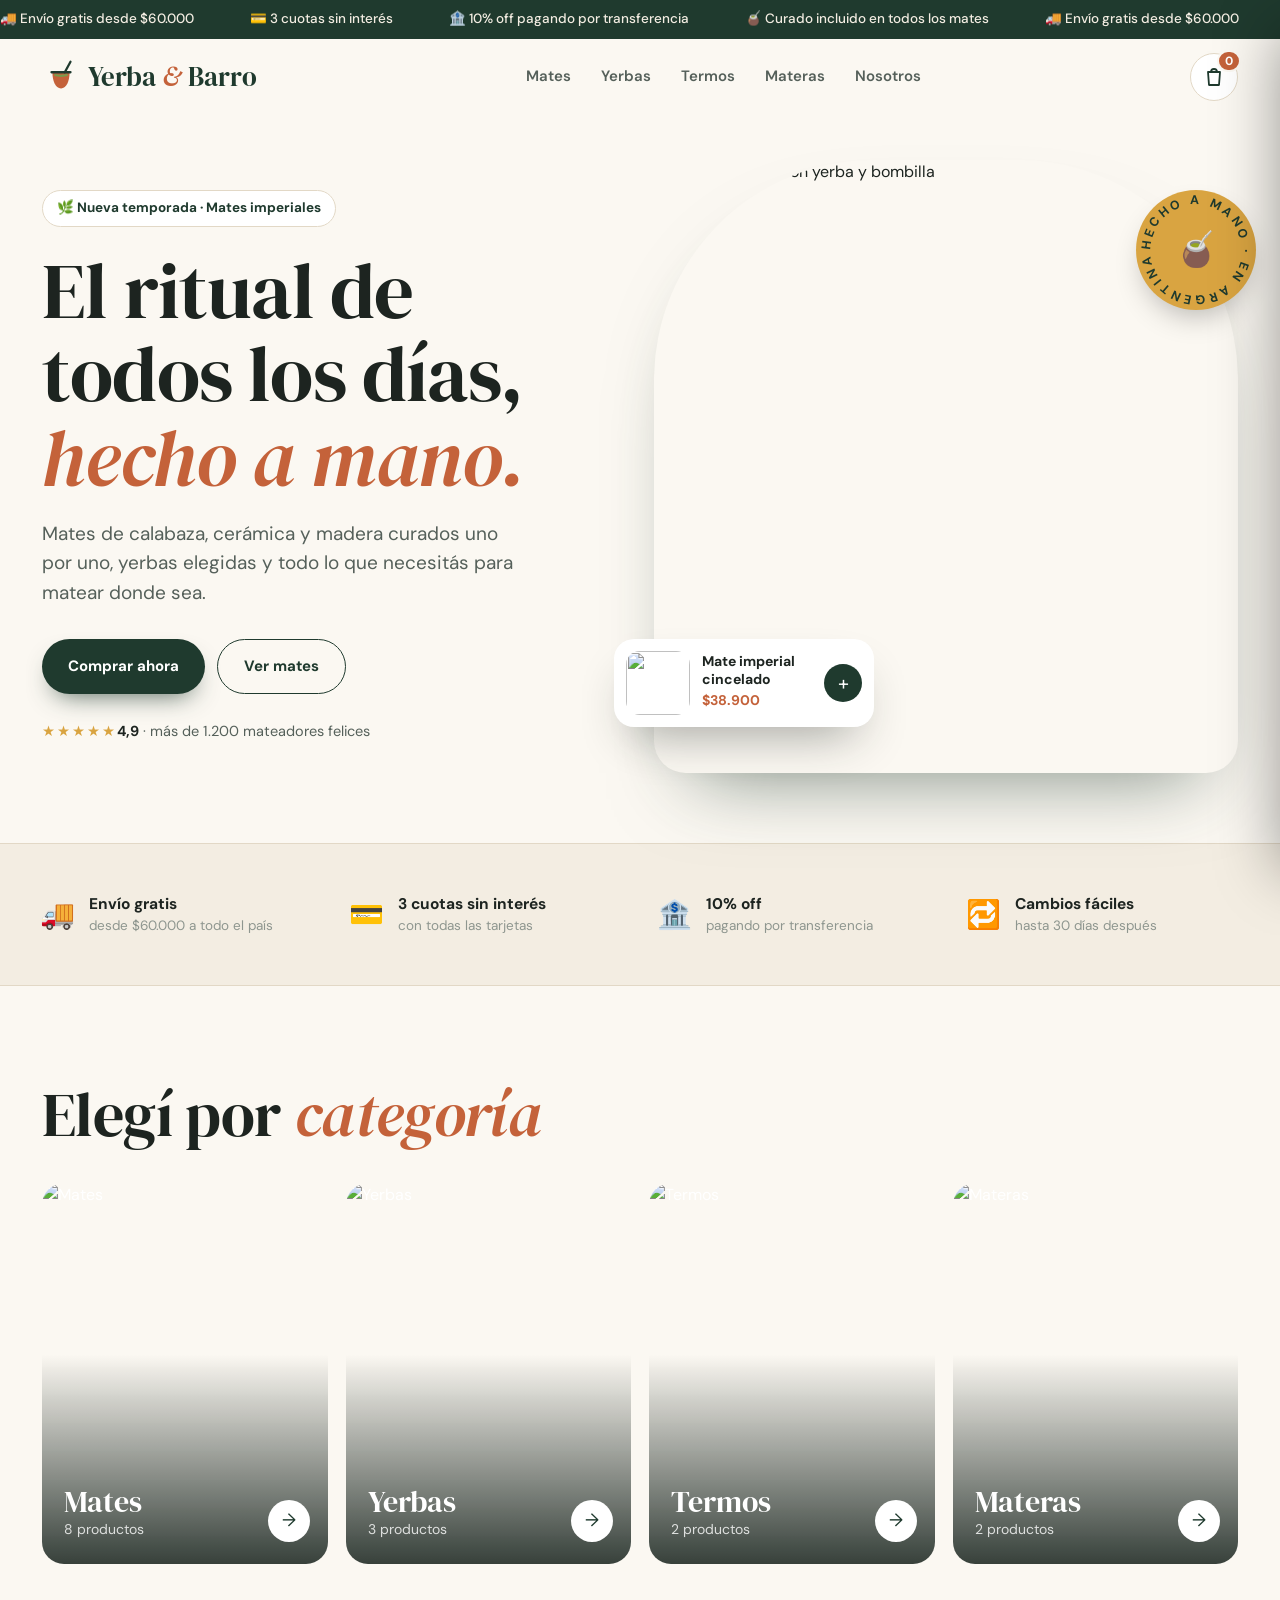
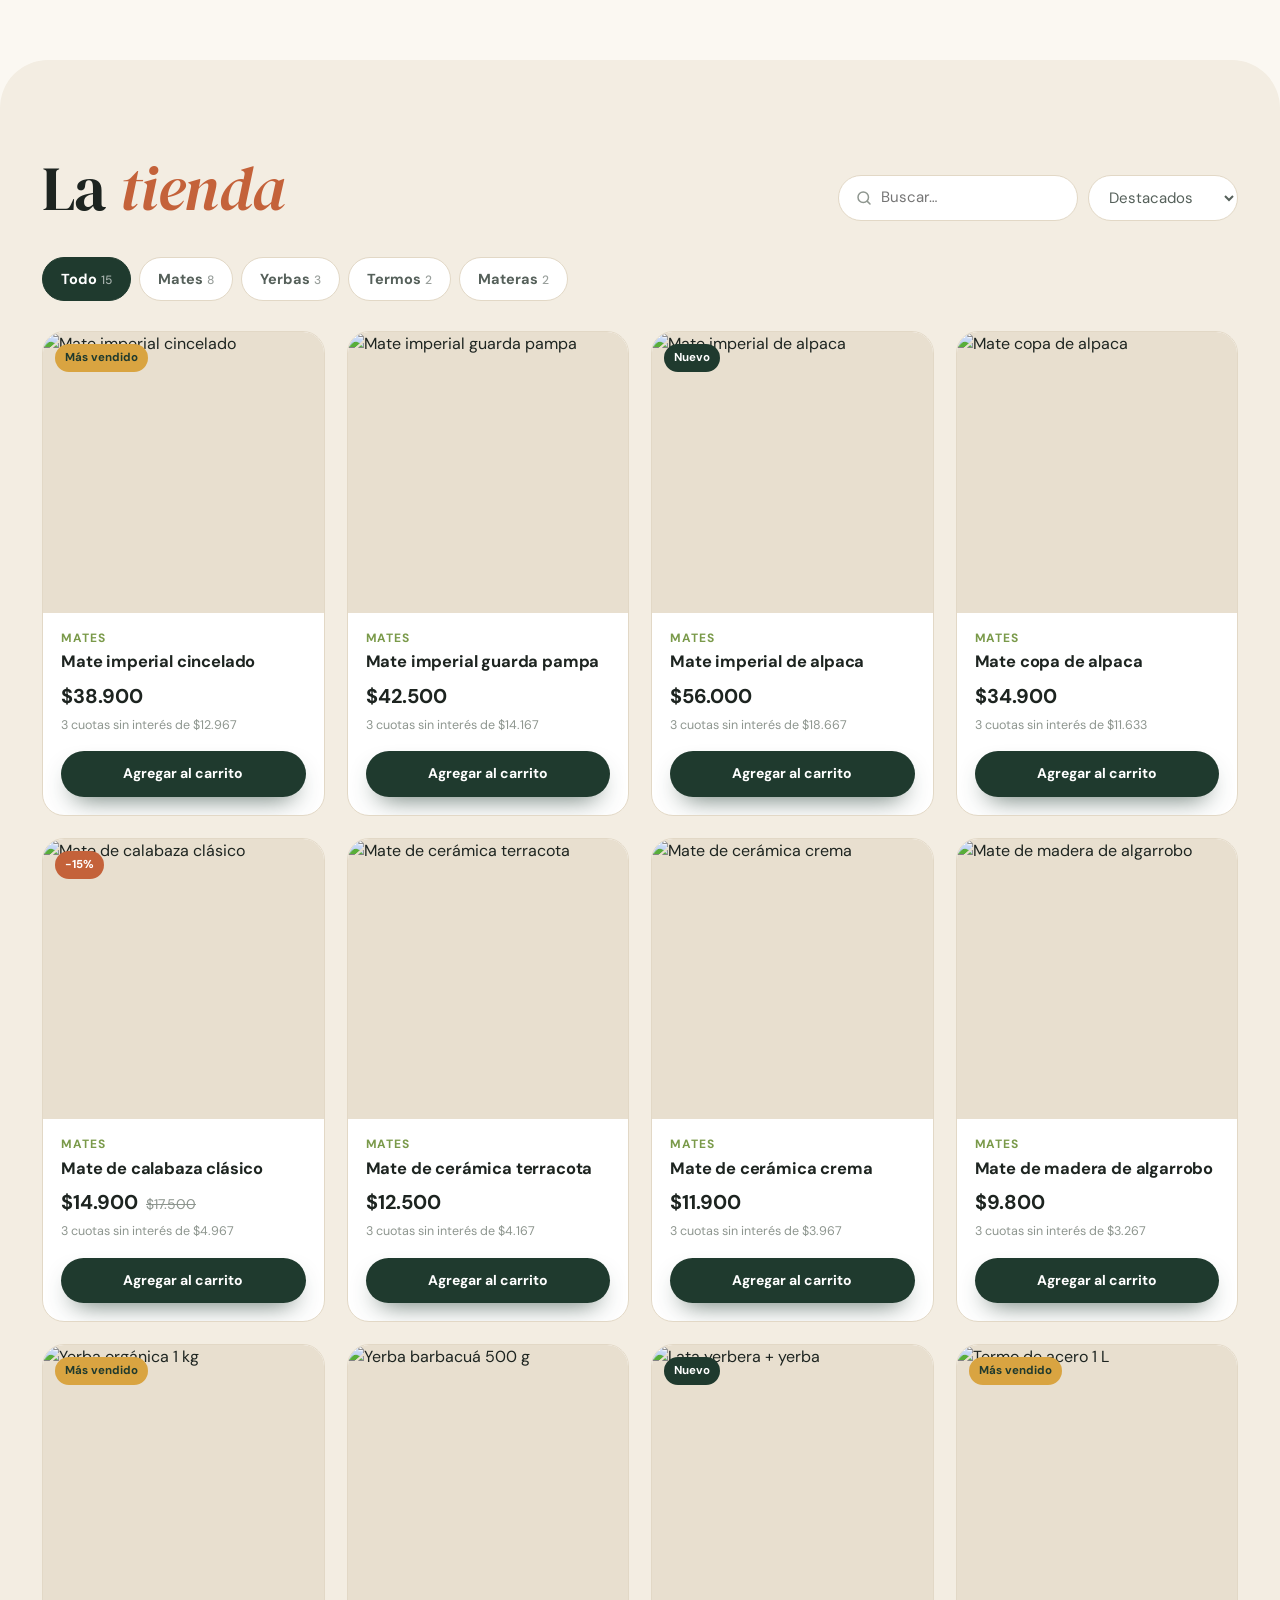
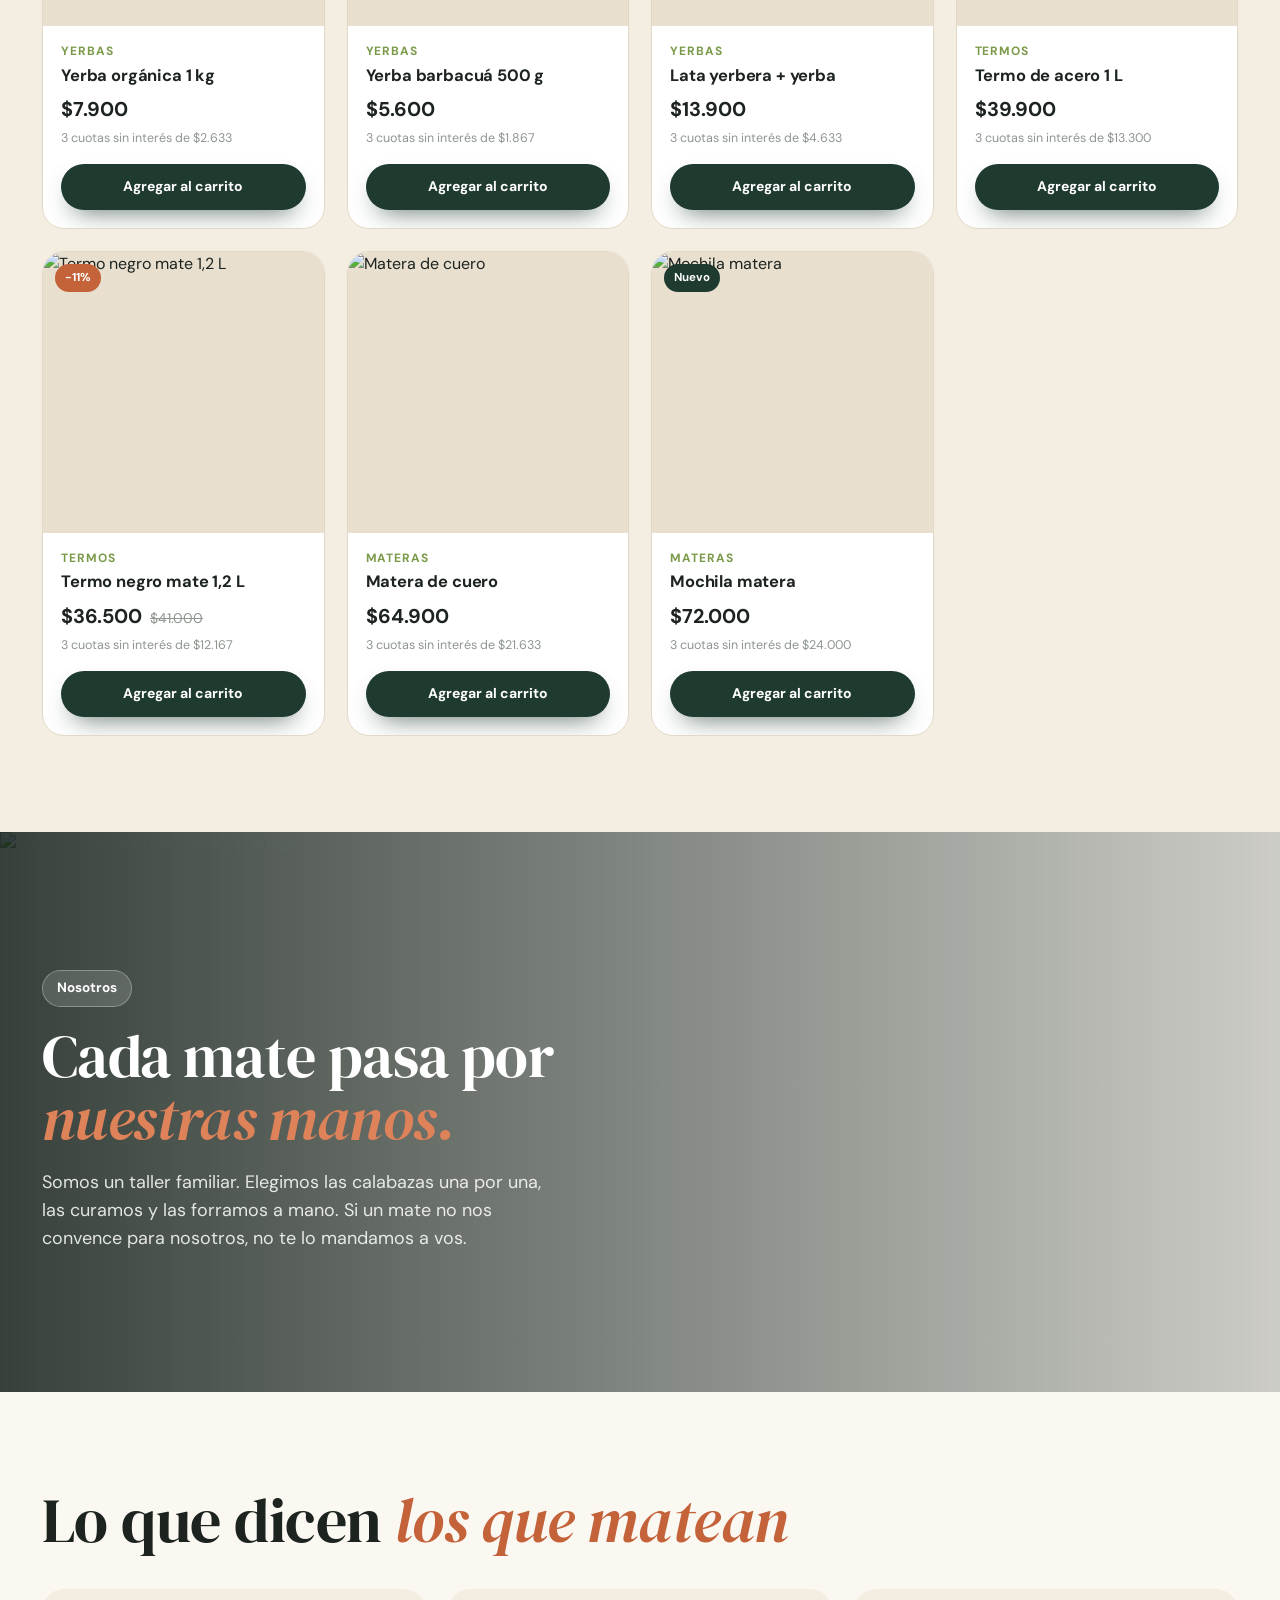
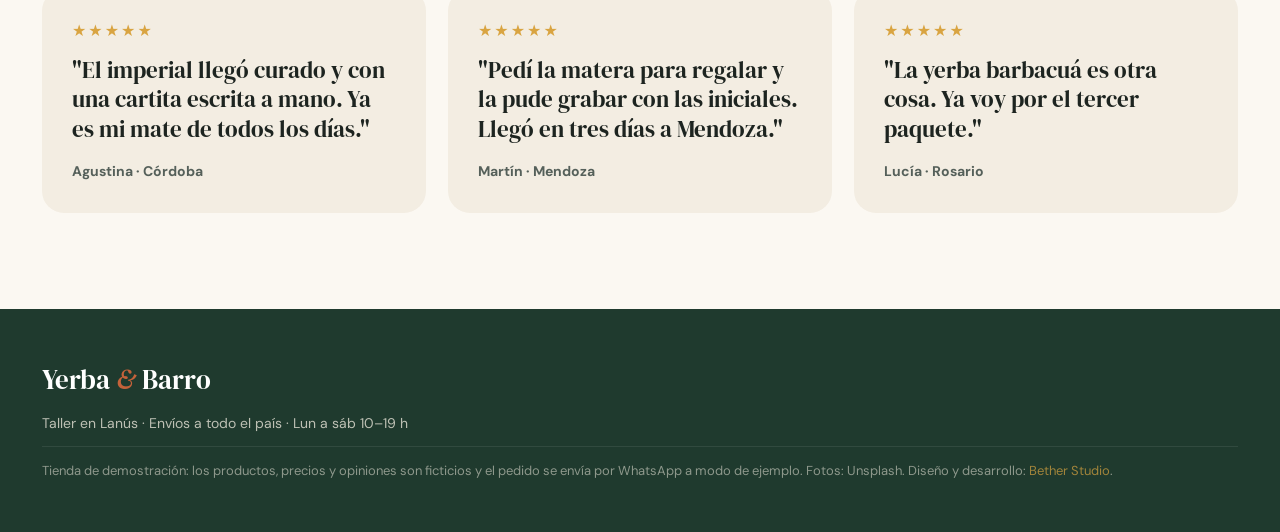
==== index.html @ de82274d "Primera versión del sitio de demostración Co-Authored-By: Claude Opus 5.5 <noreply@anthropic.com>" ====
<!DOCTYPE html>
<html lang="es-AR">
<head>
<meta charset="UTF-8">
<meta name="viewport" content="width=device-width, initial-scale=1.0">
<title>Yerba &amp; Barro — Mates, yerbas y materas hechos a mano</title>
<meta name="description" content="Tienda online de mates artesanales, yerbas, termos y materas. Envíos a todo el país. Sitio de demostración realizado por Bether Studio.">
<meta property="og:title" content="Yerba & Barro — El ritual de todos los días">
<meta property="og:description" content="Mates, yerbas y materas hechos a mano. Envíos a todo el país.">
<meta property="og:image" content="https://images.unsplash.com/photo-1765533088244-37cd08b9524d?w=1200&q=70&auto=format&fit=crop">
<link rel="preconnect" href="https://fonts.googleapis.com">
<link rel="preconnect" href="https://fonts.gstatic.com" crossorigin>
<link href="https://fonts.googleapis.com/css2?family=DM+Serif+Display:ital@0;1&family=DM+Sans:opsz,wght@9..40,400;9..40,500;9..40,700&display=swap" rel="stylesheet">
<link rel="stylesheet" href="css/estilos.css">
<script>document.documentElement.classList.add('js')</script>
</head>
<body>

<div class="announce" aria-label="Promociones">
  <div class="announce__track">
    <span>🚚 Envío gratis desde $60.000</span><span>💳 3 cuotas sin interés</span><span>🏦 10% off pagando por transferencia</span><span>🧉 Curado incluido en todos los mates</span>
    <span>🚚 Envío gratis desde $60.000</span><span>💳 3 cuotas sin interés</span><span>🏦 10% off pagando por transferencia</span><span>🧉 Curado incluido en todos los mates</span>
  </div>
</div>

<header class="head" id="head">
  <div class="wrap">
    <a href="#" class="logo" aria-label="Yerba & Barro, inicio">
      <svg viewBox="0 0 40 40" aria-hidden="true"><path d="M11 15h18c0 9-3 17-9 17s-9-8-9-17Z" fill="#c4623a"/><path d="M10 15h20" stroke="#1f3a2e" stroke-width="2.4" stroke-linecap="round"/><path d="M24 15 30 4" stroke="#1f3a2e" stroke-width="2.4" stroke-linecap="round"/><path d="M14 18c2 1 10 1 12 0" stroke="#7a9a4a" stroke-width="2.4" stroke-linecap="round"/></svg>
      <span>Yerba <i>&amp;</i> Barro</span>
    </a>
    <nav class="nav" id="nav">
      <a href="#tienda" data-go="mates">Mates</a>
      <a href="#tienda" data-go="yerbas">Yerbas</a>
      <a href="#tienda" data-go="termos">Termos</a>
      <a href="#tienda" data-go="materas">Materas</a>
      <a href="#nosotros">Nosotros</a>
    </nav>
    <div class="head__right">
      <button class="cart-btn" id="cartBtn" aria-label="Abrir carrito">
        <svg viewBox="0 0 24 24" fill="none" stroke="currentColor" stroke-width="1.8" stroke-linecap="round" stroke-linejoin="round"><path d="M6 7h12l-1 13H7L6 7Z"/><path d="M9 7a3 3 0 0 1 6 0"/></svg>
        <span class="cart-btn__n" id="cartCount">0</span>
      </button>
      <button class="burger" id="burger" aria-label="Abrir menú" aria-expanded="false"><span></span><span></span></button>
    </div>
  </div>
</header>

<section class="hero">
  <div class="wrap hero__grid">
    <div class="hero__copy">
      <span class="pill">🌿 Nueva temporada · Mates imperiales</span>
      <h1>El ritual de todos los días, <em>hecho a mano.</em></h1>
      <p>Mates de calabaza, cerámica y madera curados uno por uno, yerbas elegidas y todo lo que necesitás para matear donde sea.</p>
      <div class="hero__ctas">
        <a href="#tienda" class="btn btn--green">Comprar ahora</a>
        <a href="#tienda" class="btn btn--line" data-go="mates">Ver mates</a>
      </div>
      <div class="hero__rating"><span class="stars">★★★★★</span><b>4,9</b> · más de 1.200 mateadores felices</div>
    </div>
    <div class="hero__media">
      <img src="https://images.unsplash.com/photo-1765533088244-37cd08b9524d?w=1100&q=72&auto=format&fit=crop" alt="Muchos mates con yerba y bombilla">
      <div class="hero__card" id="heroCard"></div>
      <div class="stamp"><svg viewBox="0 0 100 100"><defs><path id="c" d="M50 50m-38 0a38 38 0 1 1 76 0a38 38 0 1 1-76 0"/></defs><text><textPath href="#c">HECHO A MANO · EN ARGENTINA · HECHO A MANO · </textPath></text></svg><span>🧉</span></div>
    </div>
  </div>
</section>

<section class="perks">
  <div class="wrap">
    <div><span>🚚</span><b>Envío gratis</b><small>desde $60.000 a todo el país</small></div>
    <div><span>💳</span><b>3 cuotas sin interés</b><small>con todas las tarjetas</small></div>
    <div><span>🏦</span><b>10% off</b><small>pagando por transferencia</small></div>
    <div><span>🔁</span><b>Cambios fáciles</b><small>hasta 30 días después</small></div>
  </div>
</section>

<section class="sec" id="categorias">
  <div class="wrap">
    <div class="sec__head rv"><h2>Elegí por <em>categoría</em></h2></div>
    <div class="cats" id="cats"></div>
  </div>
</section>

<section class="sec sec--shop" id="tienda">
  <div class="wrap">
    <div class="sec__head sec__head--row rv">
      <h2>La <em>tienda</em></h2>
      <div class="tools">
        <label class="search"><svg viewBox="0 0 24 24" fill="none" stroke="currentColor" stroke-width="2" stroke-linecap="round"><circle cx="11" cy="11" r="7"/><path d="m20 20-3.5-3.5"/></svg><input id="q" type="search" placeholder="Buscar…" aria-label="Buscar productos"></label>
        <select id="sort" aria-label="Ordenar">
          <option value="dest">Destacados</option><option value="asc">Menor precio</option><option value="desc">Mayor precio</option>
        </select>
      </div>
    </div>
    <div class="chips" id="chips"></div>
    <div class="grid" id="grid"></div>
    <p class="empty" id="empty" hidden>No encontramos productos con esa búsqueda. 🧉</p>
  </div>
</section>

<section class="story" id="nosotros">
  <img src="https://images.unsplash.com/photo-1681330816217-d0ff041b236b?w=1600&q=70&auto=format&fit=crop" alt="Persona tomando mate junto a un lago" loading="lazy">
  <div class="wrap">
    <div class="story__box rv">
      <span class="pill pill--light">Nosotros</span>
      <h2>Cada mate pasa por <em>nuestras manos.</em></h2>
      <p>Somos un taller familiar. Elegimos las calabazas una por una, las curamos y las forramos a mano. Si un mate no nos convence para nosotros, no te lo mandamos a vos.</p>
    </div>
  </div>
</section>

<section class="sec" id="opiniones">
  <div class="wrap">
    <div class="sec__head rv"><h2>Lo que dicen <em>los que matean</em></h2></div>
    <div class="reviews">
      <figure class="rv"><span class="stars">★★★★★</span><blockquote>"El imperial llegó curado y con una cartita escrita a mano. Ya es mi mate de todos los días."</blockquote><figcaption>Agustina · Córdoba</figcaption></figure>
      <figure class="rv"><span class="stars">★★★★★</span><blockquote>"Pedí la matera para regalar y la pude grabar con las iniciales. Llegó en tres días a Mendoza."</blockquote><figcaption>Martín · Mendoza</figcaption></figure>
      <figure class="rv"><span class="stars">★★★★★</span><blockquote>"La yerba barbacuá es otra cosa. Ya voy por el tercer paquete."</blockquote><figcaption>Lucía · Rosario</figcaption></figure>
    </div>
  </div>
</section>

<footer class="foot">
  <div class="wrap">
    <a href="#" class="logo"><span>Yerba <i>&amp;</i> Barro</span></a>
    <p>Taller en Lanús · Envíos a todo el país · Lun a sáb 10–19 h</p>
    <p class="demo">Tienda de demostración: los productos, precios y opiniones son ficticios y el pedido se envía por WhatsApp a modo de ejemplo. Fotos: Unsplash. Diseño y desarrollo: <a href="https://bether-studio.com/" target="_blank" rel="noopener">Bether Studio</a>.</p>
  </div>
</footer>

<!-- Vista rápida -->
<dialog class="qv" id="qv">
  <button class="x" data-close aria-label="Cerrar">✕</button>
  <div id="qvBody"></div>
</dialog>

<!-- Carrito -->
<div class="overlay" id="overlay"></div>
<aside class="drawer" id="drawer" aria-label="Carrito" aria-hidden="true">
  <div class="drawer__head">
    <h3 id="drawerTitle">Tu carrito</h3>
    <button class="x" id="drawerX" aria-label="Cerrar carrito">✕</button>
  </div>
  <div class="ship" id="ship"></div>
  <div class="drawer__body" id="drawerBody"></div>
  <div class="drawer__foot" id="drawerFoot"></div>
</aside>

<div class="toast" id="toast" role="status" aria-live="polite"></div>

<script src="js/tienda.js"></script>
</body>
</html>
---- css/estilos.css ----
/* ═══════════════════════════════════════════════════════════
   YERBA & BARRO · TIENDA (demo)
   Crema + verde yerba + terracota. Serif expresiva + sans amable.
═══════════════════════════════════════════════════════════ */
:root{
  --cream:#f3ede2; --paper:#fbf8f2; --sand:#e8dfcf; --line:#e2d8c6;
  --green:#1f3a2e; --green-2:#2c5140; --leaf:#7a9a4a;
  --clay:#c4623a; --clay-2:#de8259; --honey:#d9a441;
  --ink:#1d2420; --ink-2:#55605a; --ink-3:#8e968f;
  --f-serif:'DM Serif Display',Georgia,serif; --f-sans:'DM Sans',system-ui,sans-serif;
  --ease:cubic-bezier(.22,1,.36,1); --r:22px; --wrap:1240px;
}
*,*::before,*::after{box-sizing:border-box;margin:0;padding:0}
html{scroll-behavior:smooth;overflow-x:clip}
body{font-family:var(--f-sans);background:var(--paper);color:var(--ink);line-height:1.55;-webkit-font-smoothing:antialiased;overflow-x:hidden;overflow-x:clip}
body.lock{overflow:hidden}
img{max-width:100%;display:block}
a{color:inherit;text-decoration:none}
button{font:inherit;color:inherit;background:none;border:0;cursor:pointer}
h1,h2,h3{font-family:var(--f-serif);font-weight:400;line-height:1.05;letter-spacing:-.01em}
h1 em,h2 em{color:var(--clay)}
.wrap{max-width:var(--wrap);margin:0 auto;padding:0 22px}

.btn{display:inline-flex;align-items:center;justify-content:center;gap:10px;padding:15px 26px;border-radius:99px;font-weight:700;font-size:15px;transition:transform .2s,background .2s,box-shadow .2s}
.btn:hover{transform:translateY(-2px)}
.btn--green{background:var(--green);color:#fff;box-shadow:0 12px 26px -12px rgba(31,58,46,.8)}
.btn--green:hover{background:var(--green-2)}
.btn--clay{background:var(--clay);color:#fff;box-shadow:0 12px 26px -12px rgba(196,98,58,.8)}
.btn--clay:hover{background:#b0542f}
.btn--line{border:1.5px solid var(--green);color:var(--green)}
.btn--wa{background:#25d366;color:#fff}
.btn--full{width:100%}
.pill{display:inline-flex;align-items:center;gap:8px;background:#fff;border:1px solid var(--line);padding:7px 14px;border-radius:99px;font-size:13.5px;font-weight:700;color:var(--green)}
.pill--light{background:rgba(255,255,255,.14);border-color:rgba(255,255,255,.3);color:#fff}
.stars{color:var(--honey);letter-spacing:2px}

/* Barra de promos */
.announce{background:var(--green);color:#f3ede2;font-size:13.5px;font-weight:500;overflow:hidden;white-space:nowrap;padding:9px 0}
.announce__track{display:inline-flex;gap:56px;animation:slide 32s linear infinite}
@keyframes slide{to{transform:translateX(-50%)}}

/* Encabezado */
.head{position:sticky;top:0;z-index:50;background:rgba(251,248,242,.9);backdrop-filter:blur(12px);-webkit-backdrop-filter:blur(12px);border-bottom:1px solid transparent;transition:border-color .3s}
.head.scrolled{border-color:var(--line)}
.head .wrap{display:flex;align-items:center;justify-content:space-between;height:76px;gap:20px}
.logo{display:flex;align-items:center;gap:8px}
.logo svg{width:38px;height:38px}
.logo span{font-family:var(--f-serif);font-size:27px;color:var(--green)}
.logo i{color:var(--clay)}
.nav{display:flex;gap:30px;font-weight:600;font-size:15px;color:var(--ink-2)}
.nav a:hover{color:var(--clay)}
.head__right{display:flex;align-items:center;gap:6px}
.cart-btn{position:relative;width:48px;height:48px;border-radius:50%;display:grid;place-items:center;background:#fff;border:1px solid var(--line);transition:transform .2s}
.cart-btn:hover{transform:scale(1.06)}
.cart-btn svg{width:24px;height:24px;color:var(--green)}
.cart-btn__n{position:absolute;top:-4px;right:-4px;min-width:22px;height:22px;padding:0 6px;border-radius:99px;background:var(--clay);color:#fff;font-size:12px;font-weight:700;display:grid;place-items:center;border:2px solid var(--paper);transition:transform .3s var(--ease)}
.cart-btn__n.bump{animation:bump .45s var(--ease)}
@keyframes bump{40%{transform:scale(1.45)}}
.burger{display:none;width:44px;height:44px}
.burger span{display:block;width:22px;height:2px;background:var(--green);margin:6px auto;border-radius:2px;transition:.3s}

/* Hero */
.hero{padding:44px 0 70px}
.hero__grid{display:grid;grid-template-columns:1fr 1.05fr;gap:56px;align-items:center}
.hero h1{font-size:clamp(46px,6.2vw,86px);margin:22px 0 20px}
.hero h1 em{font-style:italic;display:block}
.hero__copy>p{font-size:19px;color:var(--ink-2);max-width:480px}
.hero__ctas{display:flex;flex-wrap:wrap;gap:12px;margin:32px 0 26px}
.hero__rating{font-size:14.5px;color:var(--ink-2)}
.hero__rating b{color:var(--ink)}
.hero__media{position:relative}
.hero__media>img{width:100%;aspect-ratio:1/1.05;object-fit:cover;border-radius:220px 220px 32px 32px;box-shadow:0 40px 80px -40px rgba(31,58,46,.6)}
.hero__card{position:absolute;left:-40px;bottom:46px;width:260px;background:#fff;border-radius:20px;padding:12px;display:flex;gap:12px;align-items:center;box-shadow:0 24px 50px -20px rgba(29,36,32,.45);animation:float 6s ease-in-out infinite}
.hero__card img{width:64px;height:64px;border-radius:14px;object-fit:cover}
.hero__card b{display:block;font-size:14px;line-height:1.25}
.hero__card span{font-size:14px;font-weight:700;color:var(--clay)}
.hero__card button{margin-left:auto;width:38px;height:38px;border-radius:50%;background:var(--green);color:#fff;font-size:20px;flex:none}
@keyframes float{50%{transform:translateY(-10px)}}
.stamp{position:absolute;right:-18px;top:30px;width:120px;height:120px;border-radius:50%;background:var(--honey);display:grid;place-items:center;box-shadow:0 14px 30px -10px rgba(0,0,0,.3)}
.stamp svg{position:absolute;inset:0;animation:spin 20s linear infinite}
.stamp text{font-size:10.5px;font-weight:700;letter-spacing:2.6px;fill:var(--green)}
.stamp span{font-size:34px}
@keyframes spin{to{transform:rotate(360deg)}}
.js .hero__copy>*{opacity:0;transform:translateY(22px);animation:up .9s var(--ease) forwards}
.js .hero__copy>*:nth-child(2){animation-delay:.08s}.js .hero__copy>*:nth-child(3){animation-delay:.16s}.js .hero__copy>*:nth-child(4){animation-delay:.24s}.js .hero__copy>*:nth-child(5){animation-delay:.32s}
.js .hero__media{opacity:0;transform:scale(.96);animation:up 1.1s .15s var(--ease) forwards}
@keyframes up{to{opacity:1;transform:none}}

/* Beneficios */
.perks{border-top:1px solid var(--line);border-bottom:1px solid var(--line);background:var(--cream)}
.perks .wrap{display:grid;grid-template-columns:repeat(4,1fr)}
.perks div{display:grid;grid-template-columns:auto 1fr;column-gap:14px;align-items:center;padding:24px 10px}
.perks span{grid-row:span 2;font-size:28px}
.perks b{font-size:15.5px}
.perks small{color:var(--ink-3);font-size:13.5px}

/* Secciones */
.sec{padding:96px 0}
.sec--shop{background:var(--cream);border-radius:48px 48px 0 0}
.sec__head{margin-bottom:36px}
.sec__head h2{font-size:clamp(38px,5vw,62px)}
.sec__head h2 em{font-style:italic}
.sec__head--row{display:flex;justify-content:space-between;align-items:flex-end;gap:20px;flex-wrap:wrap}

/* Categorías */
.cats{display:grid;grid-template-columns:repeat(4,1fr);gap:18px}
.cat{position:relative;aspect-ratio:3/4;border-radius:var(--r);overflow:hidden;color:#fff;display:flex;align-items:flex-end;padding:22px;text-align:left;isolation:isolate}
.cat img{position:absolute;inset:0;width:100%;height:100%;object-fit:cover;z-index:-2;transition:transform 1s var(--ease)}
.cat::before{content:"";position:absolute;inset:0;z-index:-1;background:linear-gradient(180deg,transparent 45%,rgba(20,32,26,.85))}
.cat:hover img{transform:scale(1.07)}
.cat b{display:block;font-family:var(--f-serif);font-size:30px;font-weight:400;line-height:1}
.cat small{opacity:.8;font-size:14px}
.cat .go{position:absolute;right:18px;bottom:22px;width:42px;height:42px;border-radius:50%;background:#fff;color:var(--green);display:grid;place-items:center;font-size:18px;transition:transform .3s var(--ease)}
.cat:hover .go{transform:rotate(-45deg)}

/* Tienda */
.tools{display:flex;gap:10px;flex-wrap:wrap}
.search{display:flex;align-items:center;gap:8px;background:#fff;border:1px solid var(--line);border-radius:99px;padding:0 16px;height:46px}
.search svg{width:18px;height:18px;color:var(--ink-3)}
.search input{border:0;outline:0;background:none;font:inherit;font-size:15px;width:180px}
#sort{height:46px;border:1px solid var(--line);border-radius:99px;padding:0 16px;background:#fff;font:inherit;font-size:15px;color:var(--ink-2)}
.chips{display:flex;flex-wrap:wrap;gap:8px;margin-bottom:30px}
.chips button{padding:10px 18px;border-radius:99px;background:#fff;border:1px solid var(--line);font-weight:700;font-size:14.5px;color:var(--ink-2);transition:.2s}
.chips button:hover{border-color:var(--green)}
.chips button.on{background:var(--green);border-color:var(--green);color:#fff}
.chips small{opacity:.6;font-weight:500;margin-left:4px}
.grid{display:grid;grid-template-columns:repeat(4,1fr);gap:22px}
.card{background:#fff;border-radius:var(--r);overflow:hidden;display:flex;flex-direction:column;border:1px solid var(--line);transition:transform .4s var(--ease),box-shadow .4s;animation:fadeIn .45s var(--ease) both}
@keyframes fadeIn{from{opacity:0;transform:translateY(14px)}}
.card:hover{transform:translateY(-6px);box-shadow:0 28px 50px -28px rgba(29,36,32,.45)}
.card__img{position:relative;aspect-ratio:1;overflow:hidden;background:var(--sand);cursor:pointer}
.card__img img{width:100%;height:100%;object-fit:cover;transition:transform .9s var(--ease)}
.card:hover .card__img img{transform:scale(1.07)}
.badge{position:absolute;top:12px;left:12px;font-size:11.5px;font-weight:700;padding:5px 10px;border-radius:99px;background:var(--honey);color:var(--green)}
.badge--off{background:var(--clay);color:#fff}
.badge--new{background:var(--green);color:#fff}
.peek{position:absolute;left:12px;right:12px;bottom:12px;padding:11px;border-radius:99px;background:rgba(255,255,255,.95);font-size:13.5px;font-weight:700;text-align:center;opacity:0;transform:translateY(10px);transition:.3s var(--ease)}
.card:hover .peek{opacity:1;transform:none}
.card__body{padding:16px 18px 18px;display:flex;flex-direction:column;gap:4px;flex:1}
.card__body small{font-size:12px;font-weight:700;letter-spacing:.08em;text-transform:uppercase;color:var(--leaf)}
.card__body h3{font-family:var(--f-sans);font-size:16.5px;font-weight:700;line-height:1.3}
.price{display:flex;align-items:baseline;gap:8px;margin-top:4px}
.price b{font-size:20px}
.price s{font-size:14px;color:var(--ink-3)}
.cuotas{font-size:12.5px;color:var(--ink-3)}
.add{margin-top:auto;padding-top:12px}
.add .btn{width:100%;padding:12px;font-size:14px}
.empty{text-align:center;padding:40px 0;color:var(--ink-2)}

/* Historia */
.story{position:relative;min-height:560px;display:flex;align-items:center;overflow:hidden;color:#fff}
.story>img{position:absolute;inset:0;width:100%;height:100%;object-fit:cover}
.story::before{content:"";position:absolute;inset:0;z-index:1;background:linear-gradient(90deg,rgba(20,32,26,.85),rgba(20,32,26,.2))}
.story .wrap{position:relative;z-index:2;width:100%}
.story__box{max-width:520px}
.story h2{font-size:clamp(38px,5vw,60px);margin:18px 0}
.story h2 em{color:var(--clay-2);font-style:italic}
.story p{font-size:18px;opacity:.85}

/* Opiniones */
.reviews{display:grid;grid-template-columns:repeat(3,1fr);gap:22px}
.reviews figure{background:var(--cream);border-radius:var(--r);padding:30px}
.reviews blockquote{font-family:var(--f-serif);font-size:23px;line-height:1.3;margin:12px 0 16px}
.reviews figcaption{font-weight:700;color:var(--ink-2);font-size:14px}

/* Pie */
.foot{background:var(--green);color:rgba(243,237,226,.75);padding:50px 0;font-size:14px}
.foot .wrap{display:flex;flex-direction:column;gap:12px}
.foot .logo span{color:#fff}
.foot .demo{font-size:13px;opacity:.7;border-top:1px solid rgba(255,255,255,.12);padding-top:14px}
.foot .demo a{color:var(--honey)}

/* Vista rápida */
.qv{margin:auto;border:0;padding:0;border-radius:28px;width:min(920px,calc(100% - 28px));max-height:calc(100vh - 40px);background:var(--paper);color:var(--ink);box-shadow:0 40px 90px -30px rgba(0,0,0,.6)}
.qv::backdrop{background:rgba(20,32,26,.55);backdrop-filter:blur(4px)}
.qv[open]{animation:pop .35s var(--ease)}
@keyframes pop{from{opacity:0;transform:translateY(16px) scale(.98)}}
.x{position:absolute;top:14px;right:14px;z-index:3;width:42px;height:42px;border-radius:50%;background:#fff;border:1px solid var(--line);font-size:16px}
.qv__grid{display:grid;grid-template-columns:1fr 1fr}
.qv__img{aspect-ratio:1;object-fit:cover;width:100%;height:100%}
.qv__info{padding:38px 34px;display:flex;flex-direction:column;gap:12px}
.qv__info small{font-size:12px;font-weight:700;letter-spacing:.08em;text-transform:uppercase;color:var(--leaf)}
.qv__info h3{font-size:36px}
.qv__info .price b{font-size:28px}
.qv__info p{color:var(--ink-2)}
.qv__list{list-style:none;display:flex;flex-direction:column;gap:6px;font-size:14.5px;color:var(--ink-2)}
.qv__list li::before{content:"✓ ";color:var(--leaf);font-weight:700}
.engrave{display:flex;flex-direction:column;gap:8px;background:var(--cream);border-radius:16px;padding:14px}
.engrave label{display:flex;align-items:center;gap:10px;font-weight:700;font-size:14.5px;cursor:pointer}
.engrave input[type=checkbox]{width:18px;height:18px;accent-color:var(--green)}
.engrave input[type=text]{border:1px solid var(--line);border-radius:10px;padding:10px 12px;font:inherit;text-transform:uppercase;letter-spacing:.2em}
.buy{display:flex;gap:10px;margin-top:6px}
.qty{display:flex;align-items:center;border:1px solid var(--line);border-radius:99px;background:#fff}
.qty button{width:40px;height:44px;font-size:18px;font-weight:700;color:var(--green)}
.qty span{min-width:26px;text-align:center;font-weight:700}
.buy .btn{flex:1}

/* Carrito */
.overlay{position:fixed;inset:0;z-index:80;background:rgba(20,32,26,.45);opacity:0;pointer-events:none;transition:opacity .3s}
.overlay.on{opacity:1;pointer-events:auto}
.drawer{position:fixed;top:0;right:0;bottom:0;z-index:90;width:min(440px,100%);background:var(--paper);display:flex;flex-direction:column;transform:translateX(100%);transition:transform .45s var(--ease);box-shadow:-30px 0 60px -30px rgba(0,0,0,.4)}
.drawer.on{transform:none}
.drawer__head{display:flex;align-items:center;justify-content:space-between;padding:22px 24px;border-bottom:1px solid var(--line)}
.drawer__head h3{font-size:28px}
.drawer__head .x{position:static}
.drawer__head .back{font-weight:700;color:var(--ink-2);font-size:14px}
.ship{padding:14px 24px;background:var(--cream);font-size:14px}
.ship__bar{height:7px;border-radius:99px;background:var(--sand);overflow:hidden;margin-top:8px}
.ship__bar i{display:block;height:100%;background:linear-gradient(90deg,var(--leaf),var(--green));border-radius:99px;transition:width .5s var(--ease)}
.drawer__body{flex:1;overflow-y:auto;padding:10px 24px}
.line{display:grid;grid-template-columns:72px 1fr auto;gap:14px;align-items:center;padding:14px 0;border-bottom:1px solid var(--line);animation:fadeIn .35s var(--ease)}
.line img{width:72px;height:72px;border-radius:14px;object-fit:cover}
.line b{display:block;font-size:14.5px;line-height:1.3}
.line small{display:block;color:var(--ink-3);font-size:12.5px}
.line .qty{margin-top:8px;width:max-content}
.line .qty button{width:32px;height:32px;font-size:15px}
.line__r{text-align:right;display:flex;flex-direction:column;align-items:flex-end;gap:8px}
.line__r button{font-size:12.5px;color:var(--ink-3);text-decoration:underline}
.drawer__empty{text-align:center;padding:60px 10px;color:var(--ink-2)}
.drawer__empty span{font-size:54px;display:block;margin-bottom:10px}
.drawer__foot{padding:18px 24px 24px;border-top:1px solid var(--line);display:flex;flex-direction:column;gap:10px}
.sum{display:flex;justify-content:space-between;font-size:14.5px;color:var(--ink-2)}
.sum--total{font-size:19px;color:var(--ink);font-weight:700;padding-top:6px;border-top:1px dashed var(--line)}
.sum--off{color:var(--leaf);font-weight:700}

/* Checkout */
.co{display:flex;flex-direction:column;gap:14px;padding:16px 0}
.co label{display:flex;flex-direction:column;gap:6px;font-size:13.5px;font-weight:700;color:var(--ink-2)}
.co input,.co textarea{font:inherit;font-size:16px;border:1px solid var(--line);border-radius:12px;padding:12px 14px;background:#fff;outline:none}
.co input:focus,.co textarea:focus{border-color:var(--green)}
.co [hidden]{display:none}
.co fieldset{border:0;display:flex;flex-direction:column;gap:8px}
.co legend{font-size:13.5px;font-weight:700;color:var(--ink-2);margin-bottom:6px}
.co .opt{display:flex;flex-direction:row;align-items:center;gap:12px;color:var(--ink);padding:12px 14px;border:1.5px solid var(--line);border-radius:14px;background:#fff;cursor:pointer;font-weight:600;font-size:14.5px;transition:border-color .2s}
.opt:has(input:checked){border-color:var(--green);background:#f4f7f2}
.opt input{accent-color:var(--green);width:18px;height:18px}
.opt small{margin-left:auto;color:var(--leaf);font-weight:700}

/* Aviso */
.toast{position:fixed;left:50%;bottom:26px;z-index:120;transform:translate(-50%,30px);opacity:0;background:var(--green);color:#fff;padding:14px 22px;border-radius:99px;font-weight:700;font-size:14.5px;box-shadow:0 20px 40px -14px rgba(0,0,0,.5);transition:.35s var(--ease);pointer-events:none;white-space:nowrap}
.toast.on{opacity:1;transform:translate(-50%,0)}

/* Aparición */
.js .rv{opacity:0;transform:translateY(24px);transition:opacity .8s var(--ease),transform .8s var(--ease)}
.js .rv.in{opacity:1;transform:none}
@media (prefers-reduced-motion:reduce){*{animation:none!important;transition:none!important}.js .rv,.js .hero__copy>*,.js .hero__media{opacity:1;transform:none}}

/* Responsive */
@media (max-width:1020px){
  .hero__grid{grid-template-columns:1fr}
  .hero__media{max-width:560px;margin:0 auto;width:100%}
  .grid{grid-template-columns:repeat(3,1fr)}
  .cats{grid-template-columns:repeat(2,1fr)}
  .cat{aspect-ratio:4/3}
  .perks .wrap{grid-template-columns:1fr 1fr}
}
@media (max-width:820px){
  .nav{position:fixed;inset:76px 0 auto 0;flex-direction:column;gap:0;background:var(--paper);padding:8px 22px 18px;border-bottom:1px solid var(--line);transform:translateY(-130%);transition:transform .35s var(--ease);z-index:-1}
  .nav a{padding:14px 0;border-bottom:1px solid var(--line);font-size:17px}
  .head.open .nav{transform:none}
  .head.open .burger span:nth-child(1){transform:translateY(4px) rotate(45deg)}
  .head.open .burger span:nth-child(2){transform:translateY(-4px) rotate(-45deg)}
  .burger{display:block}
  .grid{grid-template-columns:1fr 1fr;gap:14px}
  .reviews{grid-template-columns:1fr}
  .qv__grid{grid-template-columns:1fr}
  .qv__img{aspect-ratio:4/3}
  .qv__info{padding:24px 22px 26px}
  .qv__info h3{font-size:30px}
}
@media (max-width:600px){
  .head .wrap{height:68px}
  .nav{inset:68px 0 auto 0}
  .logo span{font-size:23px}
  .hero{padding:26px 0 50px}
  .hero__copy>p{font-size:17px}
  .hero__ctas .btn{flex:1 1 100%}
  .hero__card{left:10px;bottom:16px;width:230px}
  .stamp{right:6px;top:10px;width:96px;height:96px}
  .stamp text{font-size:9px}
  .perks .wrap{grid-template-columns:1fr}
  .perks div{padding:14px 4px}
  .sec{padding:70px 0}
  .sec--shop{border-radius:30px 30px 0 0}
  .tools,.search{width:100%}
  .search input{width:100%}
  .cats{grid-template-columns:1fr 1fr;gap:10px}
  .cat{aspect-ratio:3/4;padding:14px}
  .cat b{font-size:22px}
  .cat .go{width:32px;height:32px;right:10px;bottom:12px;font-size:14px}
  .card__body{padding:12px 12px 14px}
  .card__body h3{font-size:14.5px}
  .price b{font-size:17px}
  .peek{display:none}
  .add .btn{padding:10px;font-size:13px}
  .story{min-height:480px}
  .story::before{background:linear-gradient(180deg,rgba(20,32,26,.4),rgba(20,32,26,.9))}
  .story .wrap{align-self:flex-end;padding-bottom:40px}
}
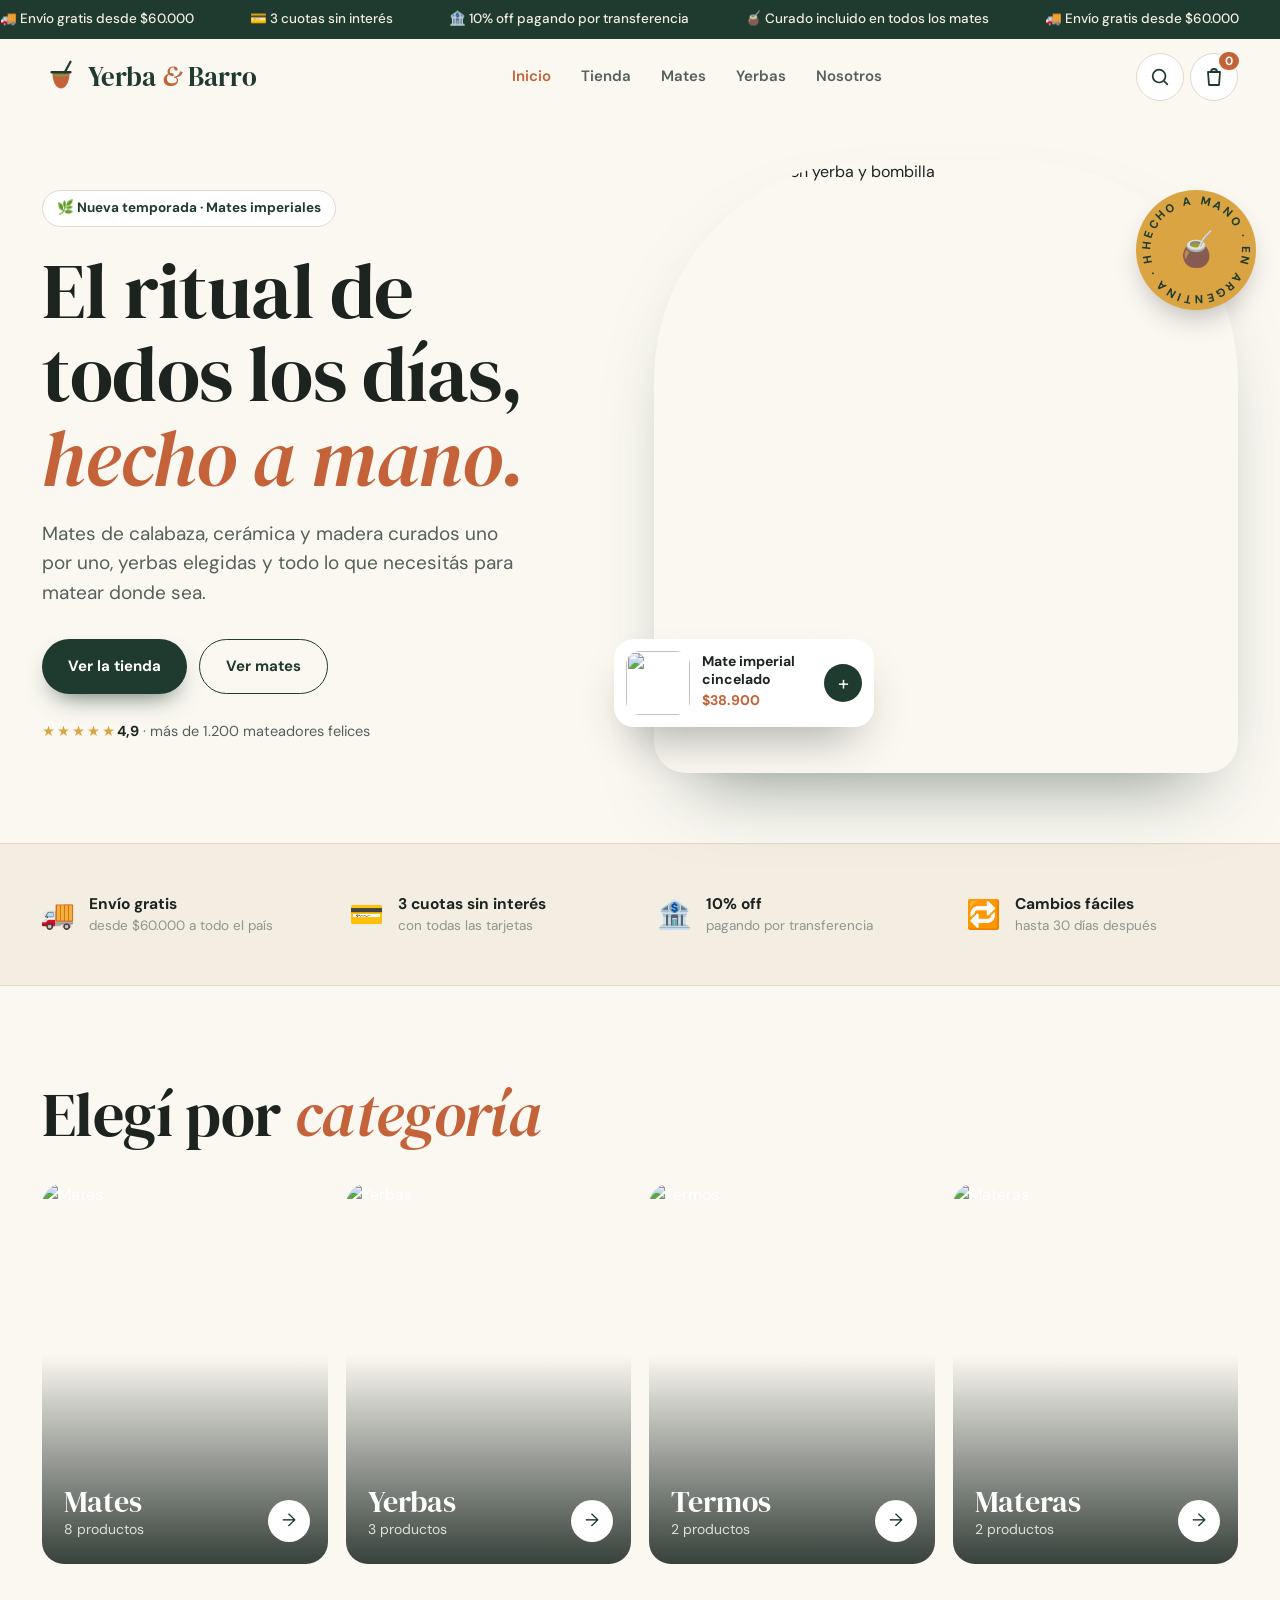
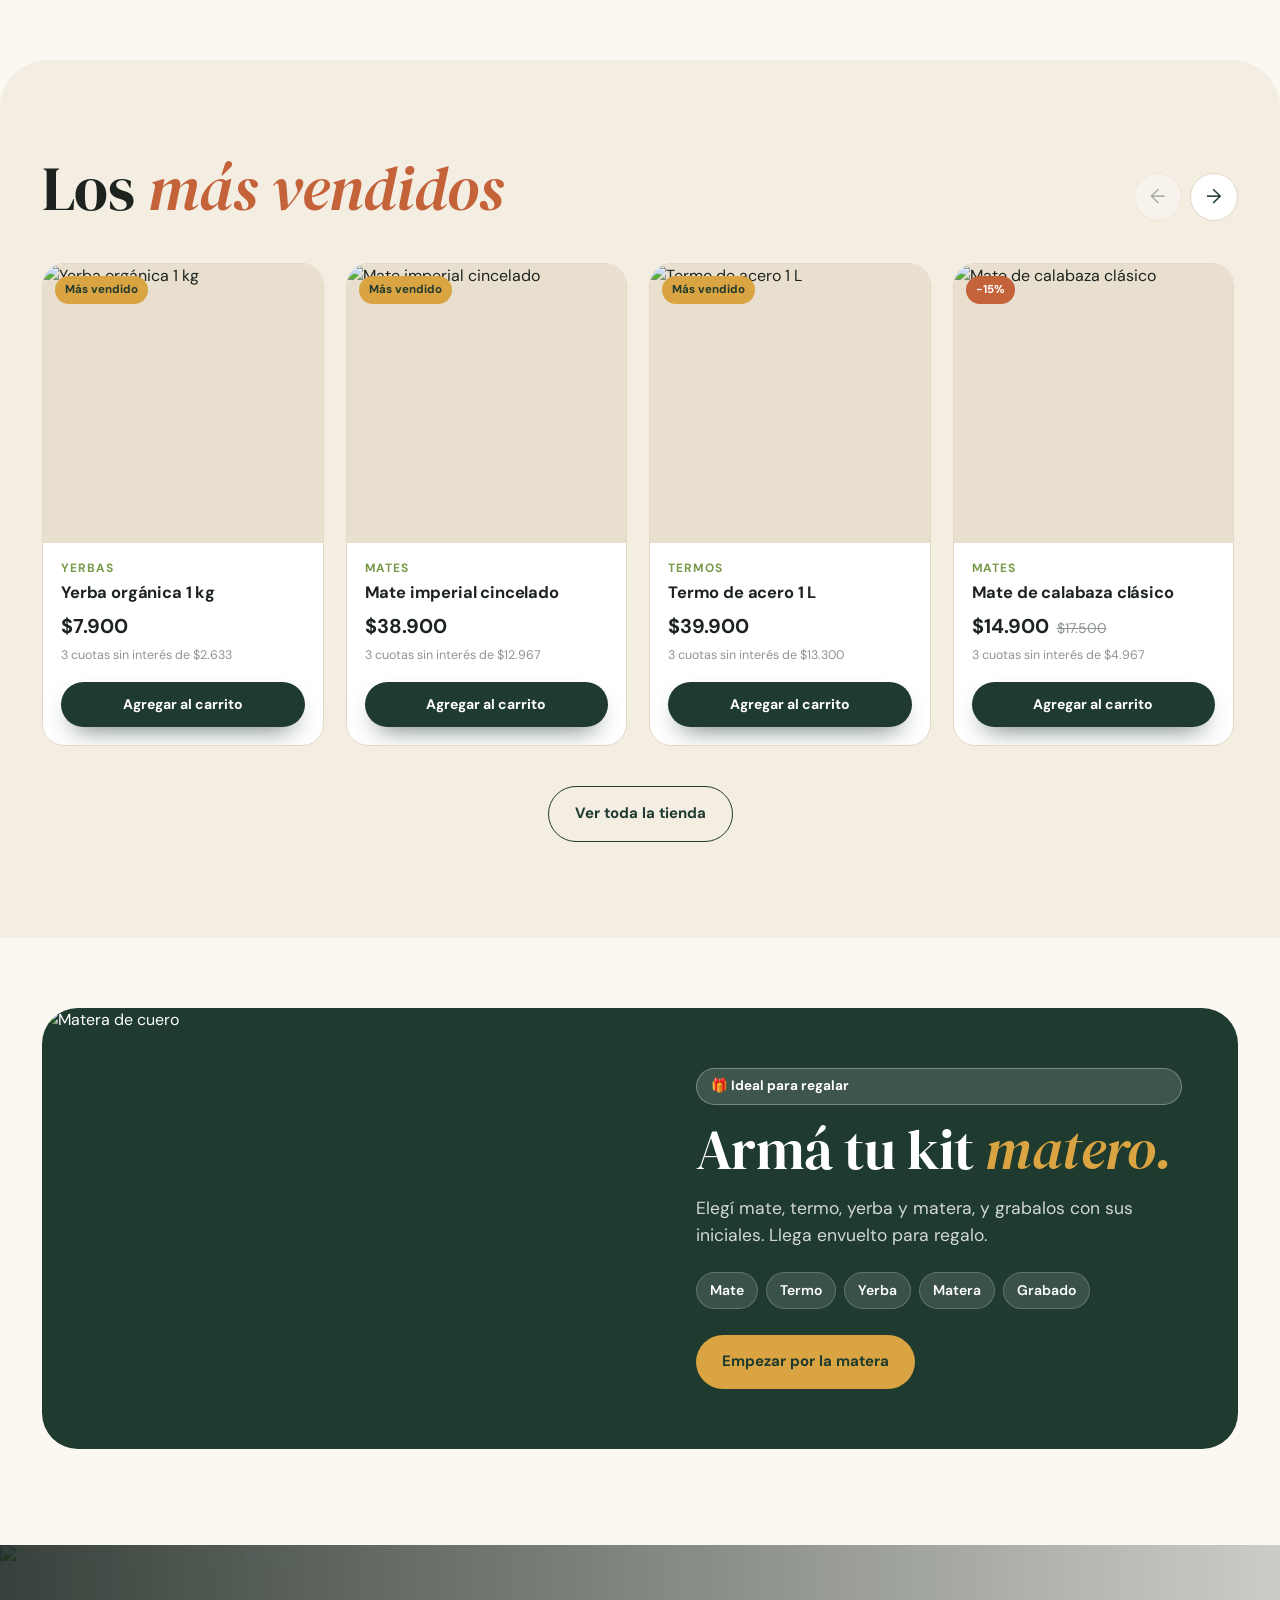
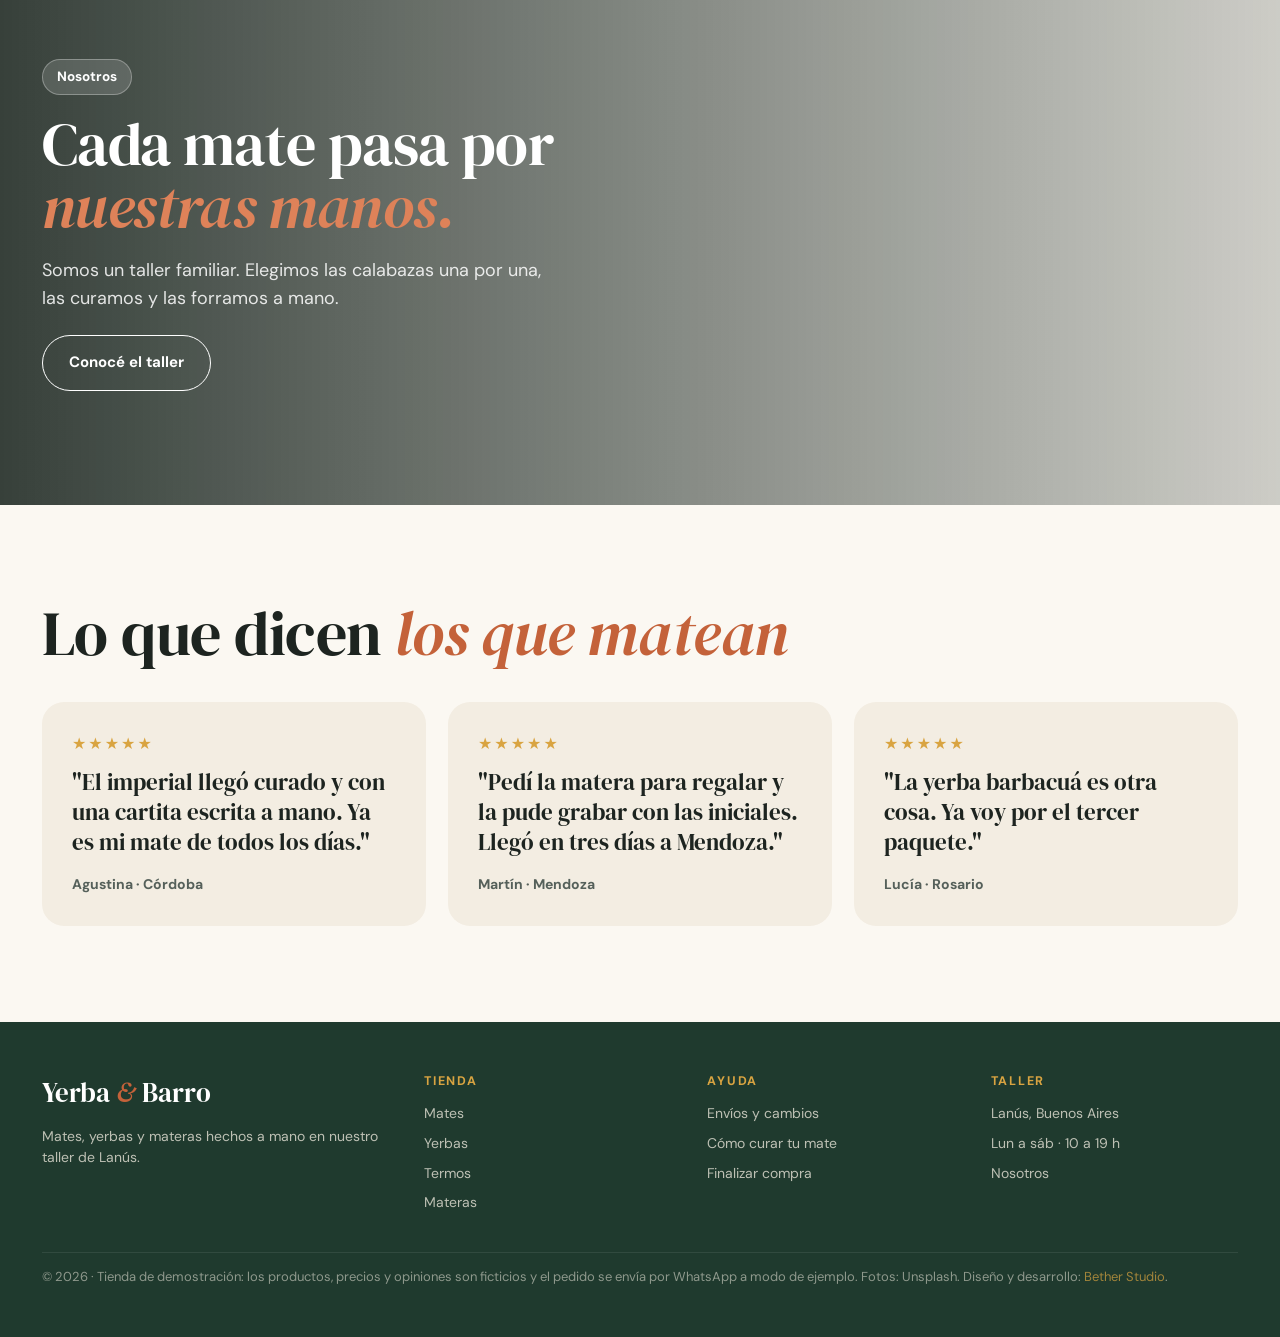
==== commit 8765261f: "Pasar la tienda a cinco páginas con buscador y checkout propio - Inicio, Tienda, Producto, Checkout " ====
--- a/index.html
+++ b/index.html
@@ -3,19 +3,18 @@
 <head>
 <meta charset="UTF-8">
 <meta name="viewport" content="width=device-width, initial-scale=1.0">
-<title>Yerba &amp; Barro — Mates, yerbas y materas hechos a mano</title>
+<title>Yerba & Barro — Mates, yerbas y materas hechos a mano</title>
 <meta name="description" content="Tienda online de mates artesanales, yerbas, termos y materas. Envíos a todo el país. Sitio de demostración realizado por Bether Studio.">
-<meta property="og:title" content="Yerba & Barro — El ritual de todos los días">
-<meta property="og:description" content="Mates, yerbas y materas hechos a mano. Envíos a todo el país.">
-<meta property="og:image" content="https://images.unsplash.com/photo-1765533088244-37cd08b9524d?w=1200&q=70&auto=format&fit=crop">
+<meta property="og:title" content="Yerba & Barro — Mates, yerbas y materas hechos a mano">
+<meta property="og:description" content="Tienda online de mates artesanales, yerbas, termos y materas. Envíos a todo el país. Sitio de demostración realizado por Bether Studio.">
+<meta property="og:image" content="https://images.unsplash.com/photo-1765533088244-37cd08b9524d?w=1200&q=72&auto=format&fit=crop">
 <link rel="preconnect" href="https://fonts.googleapis.com">
 <link rel="preconnect" href="https://fonts.gstatic.com" crossorigin>
 <link href="https://fonts.googleapis.com/css2?family=DM+Serif+Display:ital@0;1&family=DM+Sans:opsz,wght@9..40,400;9..40,500;9..40,700&display=swap" rel="stylesheet">
-<link rel="stylesheet" href="css/estilos.css">
+<link rel="stylesheet" href="css/estilos.css?v=2">
 <script>document.documentElement.classList.add('js')</script>
 </head>
 <body>
-
 <div class="announce" aria-label="Promociones">
   <div class="announce__track">
     <span>🚚 Envío gratis desde $60.000</span><span>💳 3 cuotas sin interés</span><span>🏦 10% off pagando por transferencia</span><span>🧉 Curado incluido en todos los mates</span>
@@ -25,18 +24,21 @@
 
 <header class="head" id="head">
   <div class="wrap">
-    <a href="#" class="logo" aria-label="Yerba & Barro, inicio">
+    <a href="index.html" class="logo" aria-label="Yerba & Barro, inicio">
       <svg viewBox="0 0 40 40" aria-hidden="true"><path d="M11 15h18c0 9-3 17-9 17s-9-8-9-17Z" fill="#c4623a"/><path d="M10 15h20" stroke="#1f3a2e" stroke-width="2.4" stroke-linecap="round"/><path d="M24 15 30 4" stroke="#1f3a2e" stroke-width="2.4" stroke-linecap="round"/><path d="M14 18c2 1 10 1 12 0" stroke="#7a9a4a" stroke-width="2.4" stroke-linecap="round"/></svg>
       <span>Yerba <i>&amp;</i> Barro</span>
     </a>
     <nav class="nav" id="nav">
-      <a href="#tienda" data-go="mates">Mates</a>
-      <a href="#tienda" data-go="yerbas">Yerbas</a>
-      <a href="#tienda" data-go="termos">Termos</a>
-      <a href="#tienda" data-go="materas">Materas</a>
-      <a href="#nosotros">Nosotros</a>
+      <a href="index.html" class="on" aria-current="page">Inicio</a>
+      <a href="tienda.html">Tienda</a>
+      <a href="tienda.html?cat=mates">Mates</a>
+      <a href="tienda.html?cat=yerbas">Yerbas</a>
+      <a href="nosotros.html">Nosotros</a>
     </nav>
     <div class="head__right">
+      <button class="icon-btn" id="searchBtn" aria-label="Buscar productos" title="Buscar (tecla /)">
+        <svg viewBox="0 0 24 24" fill="none" stroke="currentColor" stroke-width="1.9" stroke-linecap="round"><circle cx="11" cy="11" r="7"/><path d="m20 20-3.5-3.5"/></svg>
+      </button>
       <button class="cart-btn" id="cartBtn" aria-label="Abrir carrito">
         <svg viewBox="0 0 24 24" fill="none" stroke="currentColor" stroke-width="1.8" stroke-linecap="round" stroke-linejoin="round"><path d="M6 7h12l-1 13H7L6 7Z"/><path d="M9 7a3 3 0 0 1 6 0"/></svg>
         <span class="cart-btn__n" id="cartCount">0</span>
@@ -46,6 +48,7 @@
   </div>
 </header>
 
+<main>
 <section class="hero">
   <div class="wrap hero__grid">
     <div class="hero__copy">
@@ -53,8 +56,8 @@
       <h1>El ritual de todos los días, <em>hecho a mano.</em></h1>
       <p>Mates de calabaza, cerámica y madera curados uno por uno, yerbas elegidas y todo lo que necesitás para matear donde sea.</p>
       <div class="hero__ctas">
-        <a href="#tienda" class="btn btn--green">Comprar ahora</a>
-        <a href="#tienda" class="btn btn--line" data-go="mates">Ver mates</a>
+        <a href="tienda.html" class="btn btn--green">Ver la tienda</a>
+        <a href="tienda.html?cat=mates" class="btn btn--line">Ver mates</a>
       </div>
       <div class="hero__rating"><span class="stars">★★★★★</span><b>4,9</b> · más de 1.200 mateadores felices</div>
     </div>
@@ -75,42 +78,52 @@
   </div>
 </section>
 
-<section class="sec" id="categorias">
+<section class="sec">
   <div class="wrap">
     <div class="sec__head rv"><h2>Elegí por <em>categoría</em></h2></div>
     <div class="cats" id="cats"></div>
   </div>
 </section>
 
-<section class="sec sec--shop" id="tienda">
+<section class="sec sec--shop">
   <div class="wrap">
     <div class="sec__head sec__head--row rv">
-      <h2>La <em>tienda</em></h2>
-      <div class="tools">
-        <label class="search"><svg viewBox="0 0 24 24" fill="none" stroke="currentColor" stroke-width="2" stroke-linecap="round"><circle cx="11" cy="11" r="7"/><path d="m20 20-3.5-3.5"/></svg><input id="q" type="search" placeholder="Buscar…" aria-label="Buscar productos"></label>
-        <select id="sort" aria-label="Ordenar">
-          <option value="dest">Destacados</option><option value="asc">Menor precio</option><option value="desc">Mayor precio</option>
-        </select>
-      </div>
+      <h2>Los <em>más vendidos</em></h2>
+      <div class="rail__btns"><button id="railPrev" aria-label="Anteriores">←</button><button id="railNext" aria-label="Siguientes">→</button></div>
     </div>
-    <div class="chips" id="chips"></div>
-    <div class="grid" id="grid"></div>
-    <p class="empty" id="empty" hidden>No encontramos productos con esa búsqueda. 🧉</p>
+    <div class="rail"><div class="rail__track" id="rail"></div></div>
+    <p style="text-align:center;margin-top:20px"><a href="tienda.html" class="btn btn--line">Ver toda la tienda</a></p>
   </div>
 </section>
 
-<section class="story" id="nosotros">
-  <img src="https://images.unsplash.com/photo-1681330816217-d0ff041b236b?w=1600&q=70&auto=format&fit=crop" alt="Persona tomando mate junto a un lago" loading="lazy">
+<section class="sec" style="padding-top:70px">
+  <div class="wrap">
+    <div class="kit rv">
+      <div class="kit__img"><img src="https://images.unsplash.com/photo-1691480150204-66dd1eb77391?w=1100&q=72&auto=format&fit=crop" alt="Matera de cuero" loading="lazy"></div>
+      <div class="kit__txt">
+        <span class="pill pill--light">🎁 Ideal para regalar</span>
+        <h2>Armá tu kit <em>matero.</em></h2>
+        <p>Elegí mate, termo, yerba y matera, y grabalos con sus iniciales. Llega envuelto para regalo.</p>
+        <div class="kit__list"><span>Mate</span><span>Termo</span><span>Yerba</span><span>Matera</span><span>Grabado</span></div>
+        <a href="tienda.html?cat=materas" class="btn">Empezar por la matera</a>
+      </div>
+    </div>
+  </div>
+</section>
+
+<section class="story">
+  <img src="https://images.unsplash.com/photo-1681330816217-d0ff041b236b?w=1600&q=72&auto=format&fit=crop" alt="Persona tomando mate junto a un lago" loading="lazy">
   <div class="wrap">
     <div class="story__box rv">
       <span class="pill pill--light">Nosotros</span>
       <h2>Cada mate pasa por <em>nuestras manos.</em></h2>
-      <p>Somos un taller familiar. Elegimos las calabazas una por una, las curamos y las forramos a mano. Si un mate no nos convence para nosotros, no te lo mandamos a vos.</p>
+      <p>Somos un taller familiar. Elegimos las calabazas una por una, las curamos y las forramos a mano.</p>
+      <a href="nosotros.html" class="btn btn--line" style="border-color:#fff;color:#fff;margin-top:22px">Conocé el taller</a>
     </div>
   </div>
 </section>
 
-<section class="sec" id="opiniones">
+<section class="sec">
   <div class="wrap">
     <div class="sec__head rv"><h2>Lo que dicen <em>los que matean</em></h2></div>
     <div class="reviews">
@@ -120,28 +133,30 @@
     </div>
   </div>
 </section>
+</main>
 
 <footer class="foot">
   <div class="wrap">
-    <a href="#" class="logo"><span>Yerba <i>&amp;</i> Barro</span></a>
-    <p>Taller en Lanús · Envíos a todo el país · Lun a sáb 10–19 h</p>
-    <p class="demo">Tienda de demostración: los productos, precios y opiniones son ficticios y el pedido se envía por WhatsApp a modo de ejemplo. Fotos: Unsplash. Diseño y desarrollo: <a href="https://bether-studio.com/" target="_blank" rel="noopener">Bether Studio</a>.</p>
+    <div class="foot__cols">
+      <div><a href="index.html" class="logo"><span>Yerba <i>&amp;</i> Barro</span></a><p style="margin-top:12px">Mates, yerbas y materas hechos a mano en nuestro taller de Lanús.</p></div>
+      <div><h4>Tienda</h4><ul><li><a href="tienda.html?cat=mates">Mates</a></li><li><a href="tienda.html?cat=yerbas">Yerbas</a></li><li><a href="tienda.html?cat=termos">Termos</a></li><li><a href="tienda.html?cat=materas">Materas</a></li></ul></div>
+      <div><h4>Ayuda</h4><ul><li><a href="nosotros.html#preguntas">Envíos y cambios</a></li><li><a href="nosotros.html#preguntas">Cómo curar tu mate</a></li><li><a href="checkout.html">Finalizar compra</a></li></ul></div>
+      <div><h4>Taller</h4><ul><li>Lanús, Buenos Aires</li><li>Lun a sáb · 10 a 19 h</li><li><a href="nosotros.html">Nosotros</a></li></ul></div>
+    </div>
+    <p class="demo">© <span data-year></span> · Tienda de demostración: los productos, precios y opiniones son ficticios y el pedido se envía por WhatsApp a modo de ejemplo. Fotos: Unsplash. Diseño y desarrollo: <a href="https://bether-studio.com/" target="_blank" rel="noopener">Bether Studio</a>.</p>
   </div>
 </footer>
 
-<!-- Vista rápida -->
-<dialog class="qv" id="qv">
-  <button class="x" data-close aria-label="Cerrar">✕</button>
-  <div id="qvBody"></div>
-</dialog>
+<div class="sbox" id="sbox" aria-hidden="true" role="dialog" aria-label="Buscar productos">
+  <div class="sbox__panel">
+    <div class="sbox__in"><svg viewBox="0 0 24 24" fill="none" stroke="currentColor" stroke-width="2" stroke-linecap="round"><circle cx="11" cy="11" r="7"/><path d="m20 20-3.5-3.5"/></svg><input id="sIn" type="search" placeholder="¿Qué estás buscando?" autocomplete="off" aria-label="Buscar"><kbd>Esc</kbd></div>
+    <div class="sbox__res" id="sRes"></div>
+  </div>
+</div>
 
-<!-- Carrito -->
 <div class="overlay" id="overlay"></div>
 <aside class="drawer" id="drawer" aria-label="Carrito" aria-hidden="true">
-  <div class="drawer__head">
-    <h3 id="drawerTitle">Tu carrito</h3>
-    <button class="x" id="drawerX" aria-label="Cerrar carrito">✕</button>
-  </div>
+  <div class="drawer__head"><h3>Tu carrito</h3><button class="x" id="drawerX" aria-label="Cerrar carrito">✕</button></div>
   <div class="ship" id="ship"></div>
   <div class="drawer__body" id="drawerBody"></div>
   <div class="drawer__foot" id="drawerFoot"></div>
@@ -149,6 +164,7 @@
 
 <div class="toast" id="toast" role="status" aria-live="polite"></div>
 
-<script src="js/tienda.js"></script>
+<script src="js/datos.js?v=2"></script>
+<script src="js/tienda.js?v=2"></script>
 </body>
 </html>
--- a/css/estilos.css
+++ b/css/estilos.css
@@ -78,7 +78,7 @@
 @keyframes float{50%{transform:translateY(-10px)}}
 .stamp{position:absolute;right:-18px;top:30px;width:120px;height:120px;border-radius:50%;background:var(--honey);display:grid;place-items:center;box-shadow:0 14px 30px -10px rgba(0,0,0,.3)}
 .stamp svg{position:absolute;inset:0;animation:spin 20s linear infinite}
-.stamp text{font-size:10.5px;font-weight:700;letter-spacing:2.6px;fill:var(--green)}
+.stamp text{font-size:9.6px;font-weight:700;letter-spacing:2.2px;fill:var(--green)}
 .stamp span{font-size:34px}
 @keyframes spin{to{transform:rotate(360deg)}}
 .js .hero__copy>*{opacity:0;transform:translateY(22px);animation:up .9s var(--ease) forwards}
@@ -198,8 +198,8 @@
 /* Carrito */
 .overlay{position:fixed;inset:0;z-index:80;background:rgba(20,32,26,.45);opacity:0;pointer-events:none;transition:opacity .3s}
 .overlay.on{opacity:1;pointer-events:auto}
-.drawer{position:fixed;top:0;right:0;bottom:0;z-index:90;width:min(440px,100%);background:var(--paper);display:flex;flex-direction:column;transform:translateX(100%);transition:transform .45s var(--ease);box-shadow:-30px 0 60px -30px rgba(0,0,0,.4)}
-.drawer.on{transform:none}
+.drawer{position:fixed;top:0;right:0;bottom:0;z-index:90;width:min(440px,100%);background:var(--paper);display:flex;flex-direction:column;transform:translateX(100%);visibility:hidden;transition:transform .45s var(--ease),visibility 0s .45s}
+.drawer.on{transform:none;visibility:visible;transition:transform .45s var(--ease);box-shadow:-30px 0 60px -30px rgba(0,0,0,.4)}
 .drawer__head{display:flex;align-items:center;justify-content:space-between;padding:22px 24px;border-bottom:1px solid var(--line)}
 .drawer__head h3{font-size:28px}
 .drawer__head .x{position:static}
@@ -228,7 +228,7 @@
 .co label{display:flex;flex-direction:column;gap:6px;font-size:13.5px;font-weight:700;color:var(--ink-2)}
 .co input,.co textarea{font:inherit;font-size:16px;border:1px solid var(--line);border-radius:12px;padding:12px 14px;background:#fff;outline:none}
 .co input:focus,.co textarea:focus{border-color:var(--green)}
-.co [hidden]{display:none}
+.co [hidden],.co-grid[hidden]{display:none!important}
 .co fieldset{border:0;display:flex;flex-direction:column;gap:8px}
 .co legend{font-size:13.5px;font-weight:700;color:var(--ink-2);margin-bottom:6px}
 .co .opt{display:flex;flex-direction:row;align-items:center;gap:12px;color:var(--ink);padding:12px 14px;border:1.5px solid var(--line);border-radius:14px;background:#fff;cursor:pointer;font-weight:600;font-size:14.5px;transition:border-color .2s}
@@ -271,13 +271,16 @@
 @media (max-width:600px){
   .head .wrap{height:68px}
   .nav{inset:68px 0 auto 0}
-  .logo span{font-size:23px}
+  .logo span{font-size:21px;white-space:nowrap}
+  .logo svg{width:32px;height:32px}
+  .icon-btn,.cart-btn{width:42px;height:42px}
+  .head__right{gap:4px}
   .hero{padding:26px 0 50px}
   .hero__copy>p{font-size:17px}
   .hero__ctas .btn{flex:1 1 100%}
   .hero__card{left:10px;bottom:16px;width:230px}
   .stamp{right:6px;top:10px;width:96px;height:96px}
-  .stamp text{font-size:9px}
+  .stamp text{font-size:9.6px}
   .perks .wrap{grid-template-columns:1fr}
   .perks div{padding:14px 4px}
   .sec{padding:70px 0}
@@ -297,3 +300,260 @@
   .story::before{background:linear-gradient(180deg,rgba(20,32,26,.4),rgba(20,32,26,.9))}
   .story .wrap{align-self:flex-end;padding-bottom:40px}
 }
+
+/* ═══════════════════════════════════════════════════════════
+   VERSIÓN EN VARIAS PÁGINAS
+═══════════════════════════════════════════════════════════ */
+@view-transition{navigation:auto}
+::view-transition-old(root){animation:vtOut .3s ease both}
+::view-transition-new(root){animation:vtIn .45s var(--ease) both}
+@keyframes vtOut{to{opacity:0}}
+@keyframes vtIn{from{opacity:0;transform:translateY(10px)}}
+
+.nav a.on{color:var(--clay)}
+.icon-btn{width:48px;height:48px;border-radius:50%;display:grid;place-items:center;background:#fff;border:1px solid var(--line);transition:transform .2s}
+.icon-btn:hover{transform:scale(1.06)}
+.icon-btn svg{width:22px;height:22px;color:var(--green)}
+
+/* Buscador instantáneo */
+.sbox{position:fixed;inset:0;z-index:110;background:rgba(20,32,26,.5);backdrop-filter:blur(6px);-webkit-backdrop-filter:blur(6px);opacity:0;pointer-events:none;transition:opacity .3s}
+.sbox.on{opacity:1;pointer-events:auto}
+.sbox__panel{background:var(--paper);max-width:760px;margin:70px auto 0;border-radius:26px;box-shadow:0 40px 90px -30px rgba(0,0,0,.6);overflow:hidden;transform:translateY(-16px);transition:transform .4s var(--ease)}
+.sbox.on .sbox__panel{transform:none}
+.sbox__in{display:flex;align-items:center;gap:12px;padding:18px 22px;border-bottom:1px solid var(--line)}
+.sbox__in svg{width:22px;height:22px;color:var(--ink-3);flex:none}
+.sbox__in input{flex:1;border:0;outline:0;background:none;font:inherit;font-size:20px;color:var(--ink)}
+.sbox__in kbd{font:inherit;font-size:12px;color:var(--ink-3);border:1px solid var(--line);border-radius:6px;padding:2px 7px}
+.sbox__res{max-height:min(60vh,520px);overflow-y:auto;padding:10px}
+.sbox__res a{display:grid;grid-template-columns:56px 1fr auto;gap:14px;align-items:center;padding:10px 12px;border-radius:14px;transition:background .2s}
+.sbox__res a:hover,.sbox__res a.on{background:var(--cream)}
+.sbox__res img{width:56px;height:56px;border-radius:12px;object-fit:cover}
+.sbox__res b{display:block;font-size:15px}
+.sbox__res small{color:var(--ink-3);font-size:12.5px}
+.sbox__res mark{background:#f6e2b8;color:inherit;border-radius:3px;padding:0 1px}
+.sbox__res .pr{font-weight:700}
+.sbox__hint{padding:14px 22px 18px;color:var(--ink-3);font-size:14px}
+.sbox__hint button{margin:6px 6px 0 0;padding:7px 14px;border-radius:99px;border:1px solid var(--line);background:#fff;font-size:13.5px;font-weight:600;color:var(--ink-2)}
+.sbox__res .sbox__all{display:block;text-align:center;padding:14px;border-top:1px solid var(--line);font-weight:700;color:var(--green)}
+
+/* Encabezado de páginas internas */
+.ptop{padding:40px 0 30px}
+.crumbs{display:flex;flex-wrap:wrap;gap:8px;font-size:13.5px;color:var(--ink-3);margin-bottom:14px}
+.crumbs a:hover{color:var(--clay)}
+.crumbs span:last-child{color:var(--ink)}
+.ptop h1{font-size:clamp(42px,5.4vw,72px)}
+.ptop h1 em{font-style:italic}
+.ptop p{color:var(--ink-2);font-size:18px;max-width:560px;margin-top:10px}
+
+/* Carrusel de más vendidos */
+.rail{position:relative}
+.rail__track{display:grid;grid-auto-flow:column;grid-auto-columns:calc((100% - 66px)/4);gap:22px;overflow-x:auto;scroll-snap-type:x mandatory;scrollbar-width:none;padding:6px 2px 20px;scroll-behavior:smooth}
+.rail__track::-webkit-scrollbar{display:none}
+.rail__track>*{scroll-snap-align:start}
+.rail__btns{display:flex;gap:8px}
+.rail__btns button{width:48px;height:48px;border-radius:50%;border:1px solid var(--line);background:#fff;font-size:20px;color:var(--green);transition:background .2s,color .2s,opacity .2s}
+.rail__btns button:hover{background:var(--green);color:#fff}
+.rail__btns button:disabled{opacity:.35;pointer-events:none}
+.card a.card__img{display:block}
+
+/* Banner kit */
+.kit{display:grid;grid-template-columns:1fr 1fr;border-radius:36px;overflow:hidden;background:var(--green);color:#fff}
+.kit__img{position:relative;min-height:440px}
+.kit__img img{position:absolute;inset:0;width:100%;height:100%;object-fit:cover;transition:transform 1.4s var(--ease)}
+.kit:hover .kit__img img{transform:scale(1.05)}
+.kit__txt{padding:60px 56px;display:flex;flex-direction:column;justify-content:center;gap:16px}
+.kit__txt h2{font-size:clamp(36px,4.4vw,56px)}
+.kit__txt h2 em{color:var(--honey);font-style:italic}
+.kit__txt p{opacity:.8;font-size:17.5px}
+.kit__list{display:flex;flex-wrap:wrap;gap:8px;margin:6px 0 10px}
+.kit__list span{background:rgba(255,255,255,.12);border:1px solid rgba(255,255,255,.2);padding:7px 13px;border-radius:99px;font-size:14px;font-weight:600}
+.kit .btn{align-self:flex-start;background:var(--honey);color:var(--green)}
+
+/* Tienda: filtros laterales */
+.shop{display:grid;grid-template-columns:250px 1fr;gap:40px;align-items:start}
+.side{position:sticky;top:100px;display:flex;flex-direction:column;gap:26px}
+.side h4{font-size:12.5px;font-weight:700;letter-spacing:.1em;text-transform:uppercase;color:var(--ink-3);margin-bottom:12px}
+.side__cats{display:flex;flex-direction:column;gap:4px}
+.side__cats button{display:flex;justify-content:space-between;align-items:center;padding:10px 14px;border-radius:12px;font-weight:600;font-size:15px;color:var(--ink-2);text-align:left;transition:background .2s,color .2s}
+.side__cats button:hover{background:var(--cream)}
+.side__cats button.on{background:var(--green);color:#fff}
+.side__cats small{opacity:.6;font-weight:500}
+.range{display:flex;flex-direction:column;gap:10px}
+.range input{width:100%;accent-color:var(--green)}
+.range output{font-weight:700;font-size:15px}
+.switch{display:flex;align-items:center;justify-content:space-between;gap:12px;font-weight:600;font-size:15px;color:var(--ink-2);cursor:pointer;padding:4px 0}
+.switch input{appearance:none;-webkit-appearance:none;width:44px;height:26px;border-radius:99px;background:var(--sand);position:relative;transition:background .25s;cursor:pointer;flex:none}
+.switch input::after{content:"";position:absolute;top:3px;left:3px;width:20px;height:20px;border-radius:50%;background:#fff;box-shadow:0 1px 3px rgba(0,0,0,.25);transition:transform .25s var(--ease)}
+.switch input:checked{background:var(--green)}
+.switch input:checked::after{transform:translateX(18px)}
+.side__clear{font-weight:700;color:var(--clay);font-size:14px;text-align:left}
+.bar{display:flex;align-items:center;justify-content:space-between;gap:12px;flex-wrap:wrap;margin-bottom:22px}
+.bar__n{color:var(--ink-3);font-size:14.5px}
+.bar__n b{color:var(--ink)}
+.bar .tools{flex-wrap:nowrap}
+.filter-btn{display:none;height:46px;padding:0 18px;border-radius:99px;border:1px solid var(--line);background:#fff;font-weight:700;font-size:14.5px;color:var(--green)}
+.grid--3{grid-template-columns:repeat(3,1fr)}
+.side__head{display:none}
+
+/* Producto */
+.pdp{display:grid;grid-template-columns:1.1fr 1fr;gap:56px;align-items:start;padding:10px 0 80px}
+.pgal{position:sticky;top:96px;display:grid;grid-template-columns:84px 1fr;gap:14px}
+.pgal__thumbs{display:flex;flex-direction:column;gap:10px}
+.pgal__thumbs button{aspect-ratio:1;border-radius:14px;overflow:hidden;border:2px solid transparent;opacity:.6;transition:opacity .2s,border-color .2s}
+.pgal__thumbs button.on{opacity:1;border-color:var(--green)}
+.pgal__thumbs img{width:100%;height:100%;object-fit:cover}
+.pgal__main{position:relative;aspect-ratio:1;border-radius:28px;overflow:hidden;background:var(--sand);cursor:zoom-in}
+.pgal__main img{position:absolute;inset:0;width:100%;height:100%;object-fit:cover;transition:transform .35s var(--ease),opacity .35s}
+.pgal__main.zoom img{transform:scale(1.9)}
+.pgal__main .badge{z-index:2;top:18px;left:18px;font-size:13px;padding:6px 12px}
+.pgal__hint{position:absolute;right:16px;bottom:16px;z-index:2;background:rgba(255,255,255,.92);border-radius:99px;padding:7px 12px;font-size:12.5px;font-weight:700;pointer-events:none}
+.pinfo .pcat{font-size:12.5px;font-weight:700;letter-spacing:.08em;text-transform:uppercase;color:var(--leaf)}
+.pinfo h1{font-size:clamp(36px,4vw,54px);margin:8px 0 10px}
+.rating{display:flex;align-items:center;gap:8px;font-size:14px;color:var(--ink-2)}
+.pinfo .price{margin:20px 0 4px}
+.pinfo .price b{font-size:34px}
+.pinfo .price s{font-size:18px}
+.pinfo .cuotas{font-size:14px}
+.transfer{display:inline-flex;gap:8px;align-items:center;margin-top:10px;background:#eef3e8;color:var(--green);font-weight:700;font-size:14px;padding:8px 14px;border-radius:12px}
+.stock{display:inline-flex;align-items:center;gap:8px;font-size:14px;font-weight:700;color:var(--clay);margin-top:14px}
+.stock i{width:8px;height:8px;border-radius:50%;background:var(--clay);animation:blink 1.4s infinite}
+@keyframes blink{50%{opacity:.3}}
+.pinfo .lead{color:var(--ink-2);font-size:17px;margin:18px 0}
+.pinfo .engrave{margin:6px 0 16px}
+.buy--big{display:grid;grid-template-columns:auto 1fr;gap:10px}
+.buy--big .qty{height:56px}
+.buy--big .qty button{height:54px;width:46px}
+.buy--big .btn{padding:17px}
+.buy-now{width:100%;margin-top:10px}
+.mini-perks{display:grid;grid-template-columns:repeat(3,1fr);gap:8px;margin-top:22px}
+.mini-perks div{background:var(--cream);border-radius:14px;padding:12px;font-size:13px;color:var(--ink-2);text-align:center}
+.mini-perks b{display:block;font-size:20px;margin-bottom:2px}
+.tabs{margin-top:34px;border-top:1px solid var(--line)}
+.tabs__nav{display:flex;gap:6px;padding-top:18px}
+.tabs__nav button{padding:10px 16px;border-radius:99px;font-weight:700;font-size:14.5px;color:var(--ink-2)}
+.tabs__nav button.on{background:var(--green);color:#fff}
+.tabs__pane{display:none;padding:18px 4px 0;color:var(--ink-2)}
+.tabs__pane.on{display:block;animation:fadeIn .35s var(--ease)}
+.tabs__pane ul{margin:10px 0 0 18px;display:flex;flex-direction:column;gap:6px}
+.sticky-buy{display:none}
+
+/* Checkout */
+.co-steps{display:flex;align-items:center;gap:12px;margin:6px 0 34px;font-weight:700;font-size:14.5px;color:var(--ink-3)}
+.co-steps span{display:flex;align-items:center;gap:8px}
+.co-steps b{width:28px;height:28px;border-radius:50%;display:grid;place-items:center;background:var(--sand);color:var(--ink-2);font-size:13px}
+.co-steps .done b{background:var(--leaf);color:#fff}
+.co-steps .on{color:var(--ink)}
+.co-steps .on b{background:var(--green);color:#fff}
+.co-steps i{flex:0 1 50px;height:1px;background:var(--line)}
+.co-grid{display:grid;grid-template-columns:1.25fr 1fr;gap:40px;align-items:start;padding-bottom:90px}
+.co-sec{background:#fff;border:1px solid var(--line);border-radius:24px;padding:28px;margin-bottom:18px}
+.co-sec h2{font-size:28px;display:flex;align-items:center;gap:12px;margin-bottom:18px}
+.co-sec h2 span{width:32px;height:32px;border-radius:50%;background:var(--green);color:#fff;font-family:var(--f-sans);font-size:15px;font-weight:700;display:grid;place-items:center}
+.co-sec .co{padding:0}
+.co-row{display:grid;grid-template-columns:1fr 1fr;gap:12px}
+.osum{position:sticky;top:100px;background:var(--cream);border-radius:28px;padding:28px}
+.osum h3{font-size:28px;margin-bottom:12px}
+.osum .line{grid-template-columns:62px 1fr auto}
+.osum .line img{width:62px;height:62px}
+.osum .ship{background:none;padding:12px 0 6px}
+.osum .sum{padding:5px 0}
+.osum .btn{margin-top:14px}
+.osum__edit{font-size:13.5px;font-weight:700;color:var(--clay);text-decoration:underline}
+.secure{display:flex;justify-content:center;gap:16px;margin-top:14px;font-size:12.5px;color:var(--ink-3)}
+.co-empty,.co-done{text-align:center;padding:60px 20px 110px;max-width:620px;margin:0 auto}
+.co-empty span,.co-done .check{font-size:64px;display:block;margin-bottom:14px}
+.co-done .check{width:96px;height:96px;margin:0 auto 22px;border-radius:50%;background:var(--green);color:#fff;font-size:44px;display:grid;place-items:center;animation:pop .6s var(--ease)}
+.co-empty h1,.co-done h1{font-size:clamp(36px,4.4vw,52px);margin-bottom:12px}
+.co-done p,.co-empty p{color:var(--ink-2);font-size:17.5px;margin-bottom:26px}
+.co-done .order{display:inline-block;background:var(--cream);border-radius:14px;padding:12px 20px;font-weight:700;margin-bottom:24px}
+
+/* Nosotros */
+.nhero{position:relative;min-height:70vh;display:flex;align-items:flex-end;color:#fff;overflow:hidden}
+.nhero img{position:absolute;inset:0;width:100%;height:100%;object-fit:cover;animation:kb 20s ease-out forwards}
+@keyframes kb{from{transform:scale(1.1)}to{transform:scale(1)}}
+.nhero::before{content:"";position:absolute;inset:0;z-index:1;background:linear-gradient(180deg,rgba(20,32,26,.15),rgba(20,32,26,.85))}
+.nhero .wrap{position:relative;z-index:2;width:100%;padding-bottom:60px}
+.nhero .crumbs,.nhero .crumbs span:last-child{color:rgba(255,255,255,.8)}
+.nhero h1{font-size:clamp(46px,6.4vw,88px);max-width:900px}
+.nhero h1 em{color:var(--clay-2);font-style:italic}
+.nhero p{font-size:19px;opacity:.85;max-width:560px;margin-top:14px}
+.process{display:grid;grid-template-columns:repeat(3,1fr);gap:26px}
+.process article{display:flex;flex-direction:column;gap:14px}
+.process .pimg{aspect-ratio:4/5;border-radius:26px;overflow:hidden;position:relative}
+.process .pimg img{width:100%;height:100%;object-fit:cover;transition:transform 1.2s var(--ease)}
+.process article:hover .pimg img{transform:scale(1.06)}
+.process .pimg b{position:absolute;left:16px;top:16px;width:48px;height:48px;border-radius:50%;background:var(--paper);color:var(--green);display:grid;place-items:center;font-family:var(--f-serif);font-size:22px;font-weight:400}
+.process h3{font-size:28px}
+.process p{color:var(--ink-2)}
+.vals{display:grid;grid-template-columns:repeat(4,1fr);gap:16px}
+.vals div{background:var(--cream);border-radius:22px;padding:26px}
+.vals span{font-size:32px}
+.vals h3{font-size:24px;margin:10px 0 6px}
+.vals p{color:var(--ink-2);font-size:15px}
+.faq{max-width:860px;margin:0 auto;border-top:1px solid var(--line)}
+.faq details{border-bottom:1px solid var(--line)}
+.faq summary{list-style:none;cursor:pointer;display:flex;justify-content:space-between;gap:20px;padding:22px 4px;font-family:var(--f-serif);font-size:24px}
+.faq summary::-webkit-details-marker{display:none}
+.faq summary::after{content:"+";font-family:var(--f-sans);font-size:26px;color:var(--clay);transition:transform .3s}
+.faq details[open] summary::after{transform:rotate(45deg)}
+.faq details p{color:var(--ink-2);padding:0 4px 22px;max-width:720px}
+
+/* Pie con columnas */
+.foot__cols{display:grid;grid-template-columns:1.4fr 1fr 1fr 1fr;gap:36px;padding-bottom:26px}
+.foot h4{font-family:var(--f-sans);font-size:12.5px;letter-spacing:.14em;text-transform:uppercase;color:var(--honey);margin-bottom:12px}
+.foot ul{list-style:none;display:flex;flex-direction:column;gap:8px}
+.foot ul a:hover{color:#fff}
+
+.cta-strip{background:var(--clay);color:#fff;border-radius:36px;padding:56px;display:flex;align-items:center;justify-content:space-between;gap:30px;flex-wrap:wrap}
+.cta-strip h2{font-size:clamp(32px,4vw,48px)}
+.cta-strip h2 em{font-style:italic;color:#ffe2b8}
+.cta-strip .btn{background:#fff;color:var(--clay)}
+
+@media (max-width:1020px){
+  .rail__track{grid-auto-columns:calc((100% - 44px)/3)}
+  .shop{grid-template-columns:1fr}
+  .side{position:fixed;inset:auto 0 0 0;top:auto;z-index:95;background:var(--paper);border-radius:28px 28px 0 0;padding:20px 22px 26px;max-height:82vh;overflow-y:auto;transform:translateY(105%);transition:transform .45s var(--ease);box-shadow:0 -30px 60px -30px rgba(0,0,0,.5)}
+  .side.on{transform:none}
+  .side__head{display:flex;justify-content:space-between;align-items:center}
+  .side__head h3{font-size:28px}
+  .side__head .x{position:static}
+  .filter-btn{display:inline-flex;align-items:center;gap:8px}
+  .grid--3{grid-template-columns:repeat(3,1fr)}
+  .pdp,.co-grid{grid-template-columns:1fr;gap:30px}
+  .pgal{position:static}
+  .osum{position:static}
+  .kit{grid-template-columns:1fr}
+  .kit__img{min-height:300px}
+  .process,.vals{grid-template-columns:1fr 1fr}
+  .foot__cols{grid-template-columns:1fr 1fr}
+}
+@media (max-width:820px){
+  .rail__track{grid-auto-columns:calc((100% - 22px)/2)}
+  .grid--3{grid-template-columns:1fr 1fr}
+  .sbox__panel{margin:0;border-radius:0 0 24px 24px}
+}
+@media (max-width:600px){
+  .ptop{padding:26px 0 20px}
+  .rail__track{grid-auto-columns:72%;gap:14px}
+  .bar .tools{width:100%;flex-wrap:wrap}
+  .bar .search{flex:1}
+  .pgal{grid-template-columns:1fr}
+  .pgal__thumbs{flex-direction:row;order:2}
+  .pgal__thumbs button{width:22%}
+  .mini-perks{grid-template-columns:1fr 1fr 1fr}
+  .mini-perks div{padding:10px 6px;font-size:11.5px}
+  .sticky-buy{display:flex;position:fixed;left:0;right:0;bottom:0;z-index:70;background:rgba(251,248,242,.96);backdrop-filter:blur(10px);-webkit-backdrop-filter:blur(10px);border-top:1px solid var(--line);padding:10px 16px;gap:12px;align-items:center;transform:translateY(110%);transition:transform .35s var(--ease)}
+  .sticky-buy.on{transform:none}
+  .sticky-buy b{font-size:18px}
+  .sticky-buy small{display:block;font-size:12px;color:var(--ink-3)}
+  .sticky-buy .btn{margin-left:auto;padding:13px 20px}
+  .co-sec{padding:22px 18px}
+  .co-row{grid-template-columns:1fr}
+  .co-steps{font-size:0;gap:8px}
+  .co-steps b{font-size:13px}
+  .kit__txt{padding:36px 26px}
+  .process,.vals{grid-template-columns:1fr}
+  .foot__cols{grid-template-columns:1fr}
+  .cta-strip{padding:36px 26px;border-radius:26px}
+  .nhero{min-height:60vh}
+}
